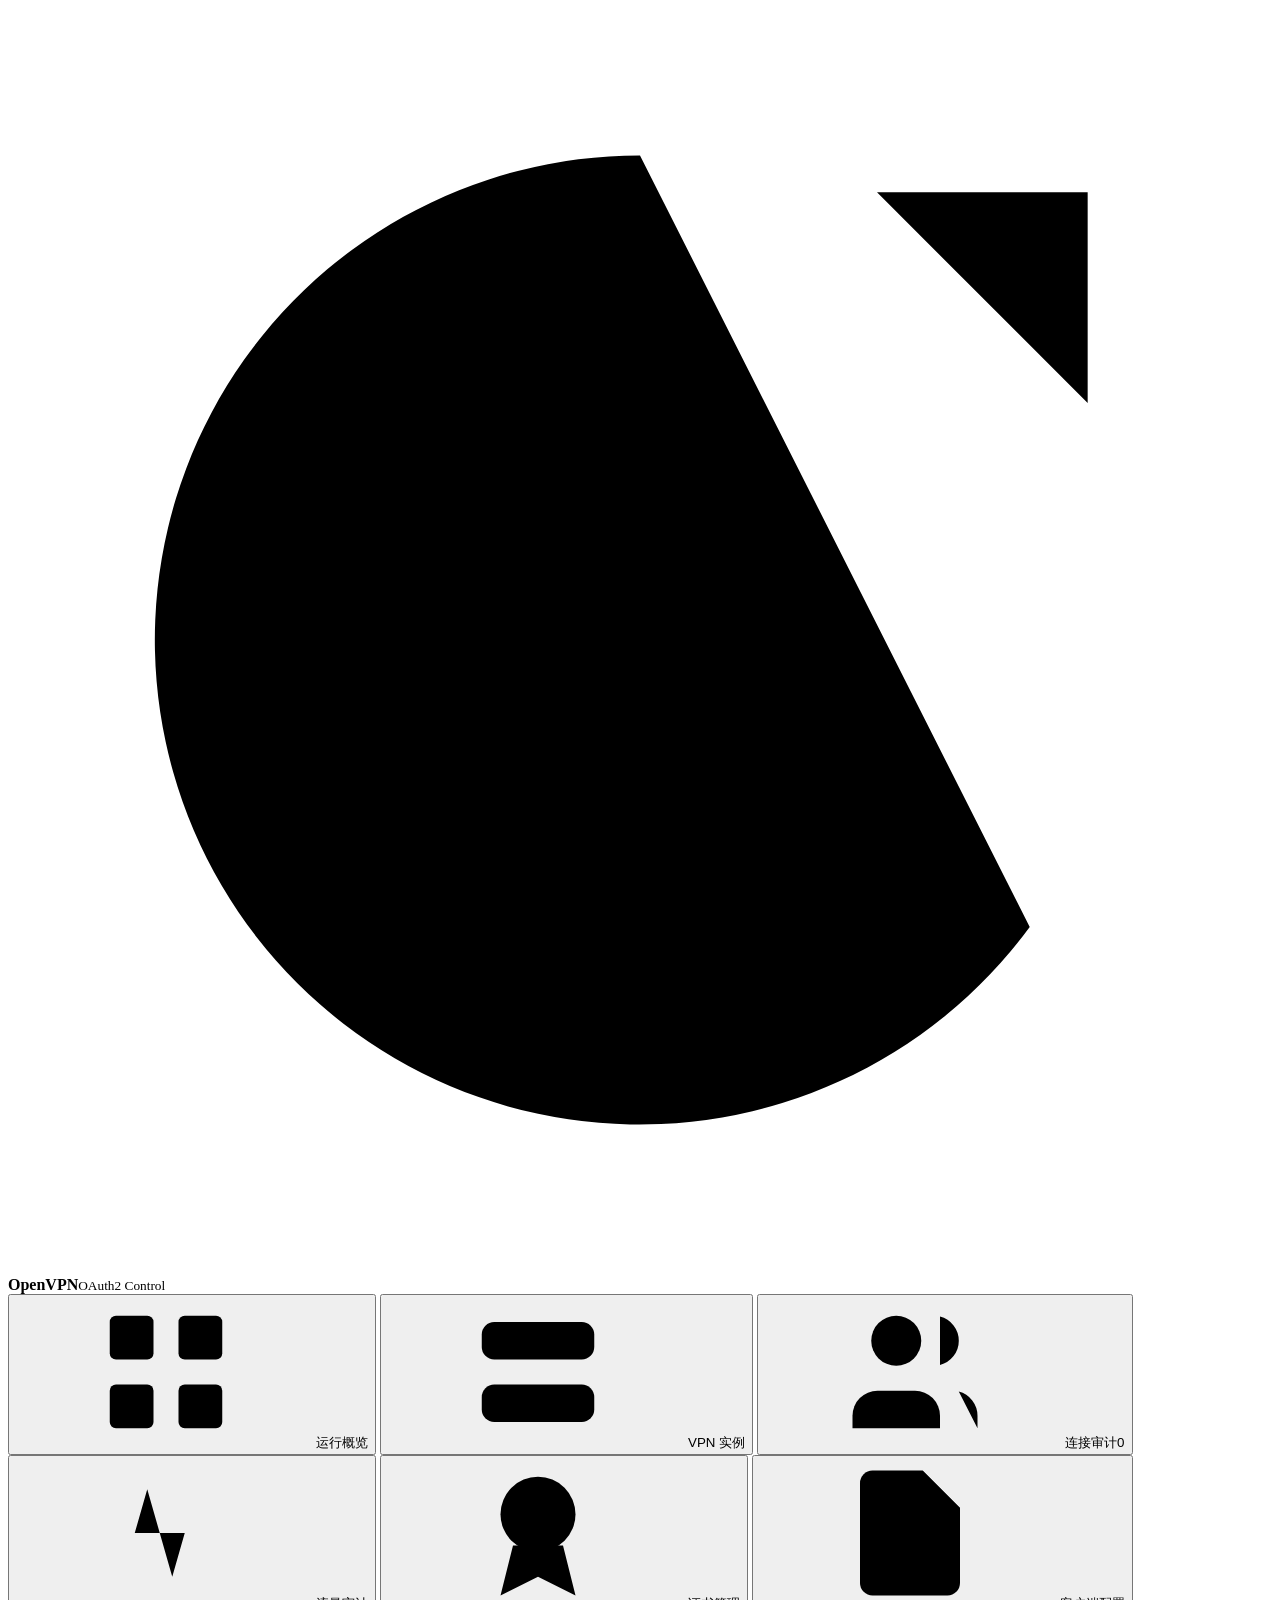
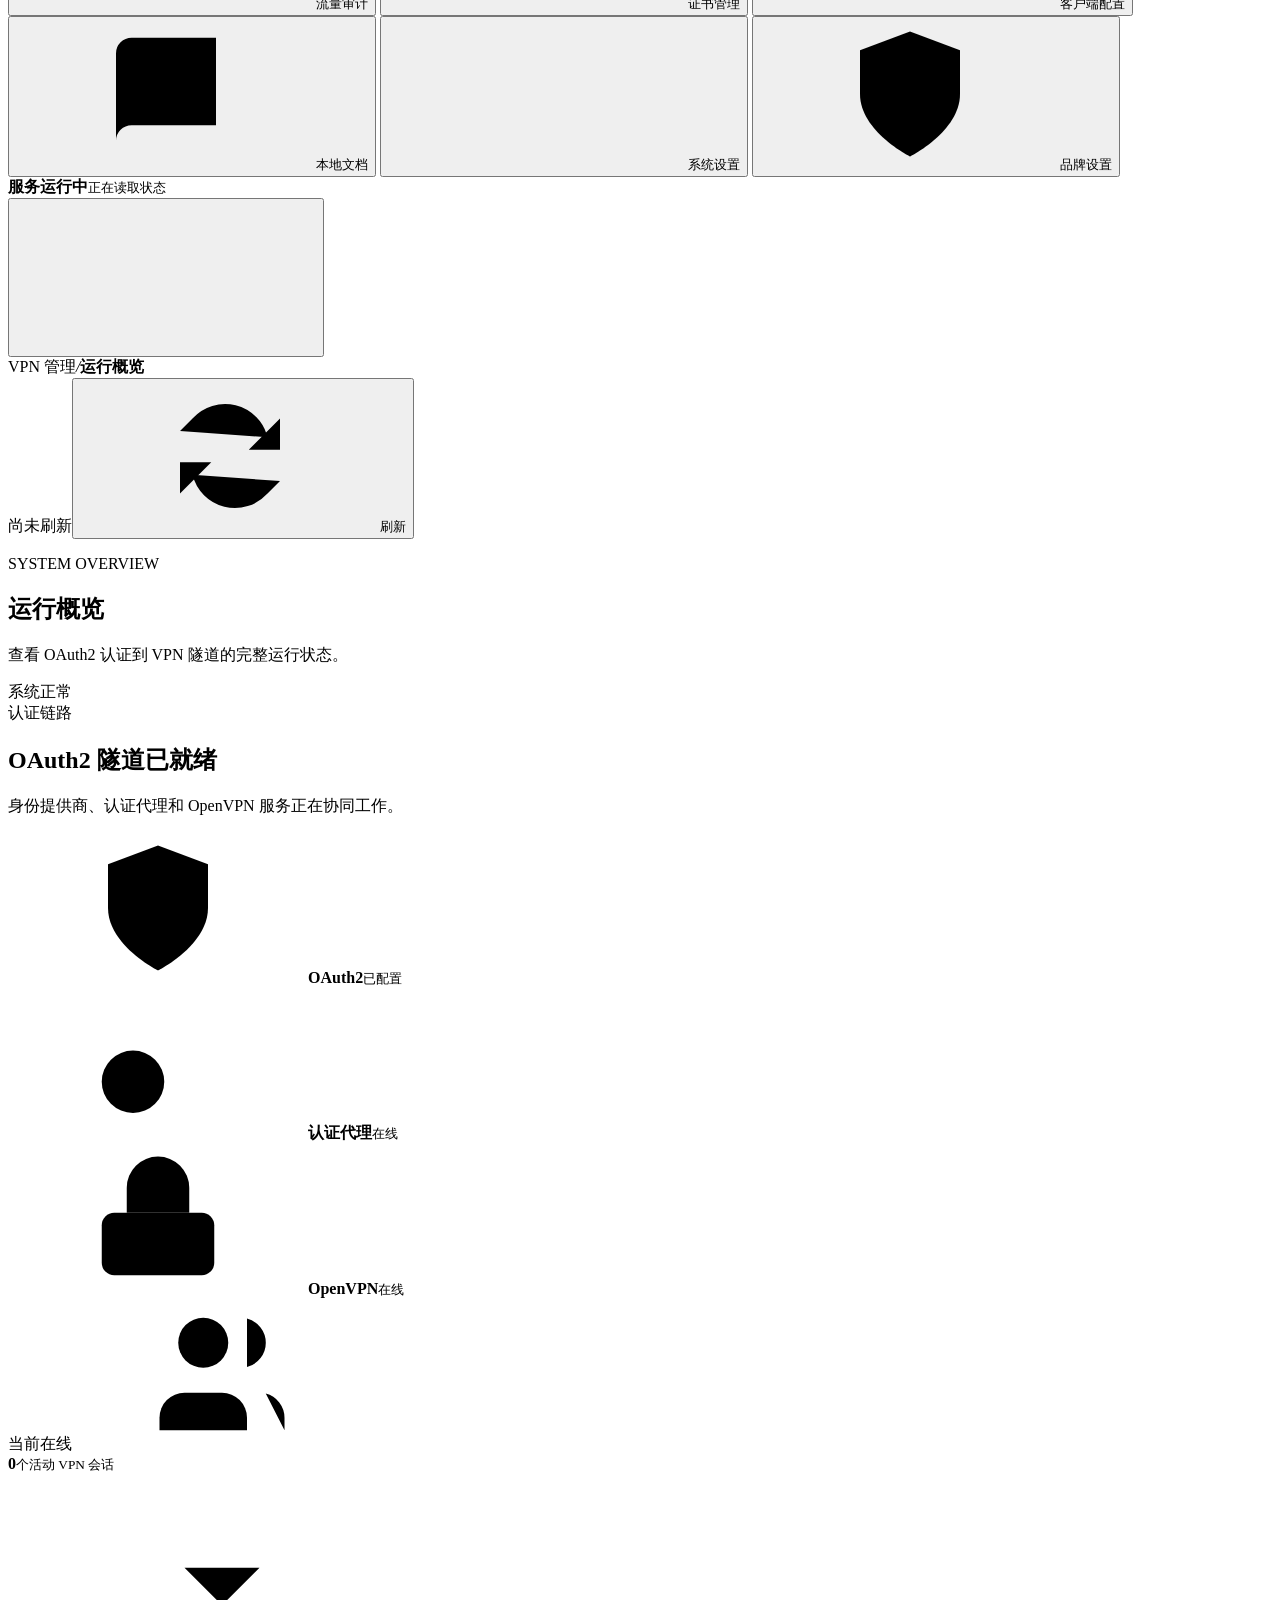
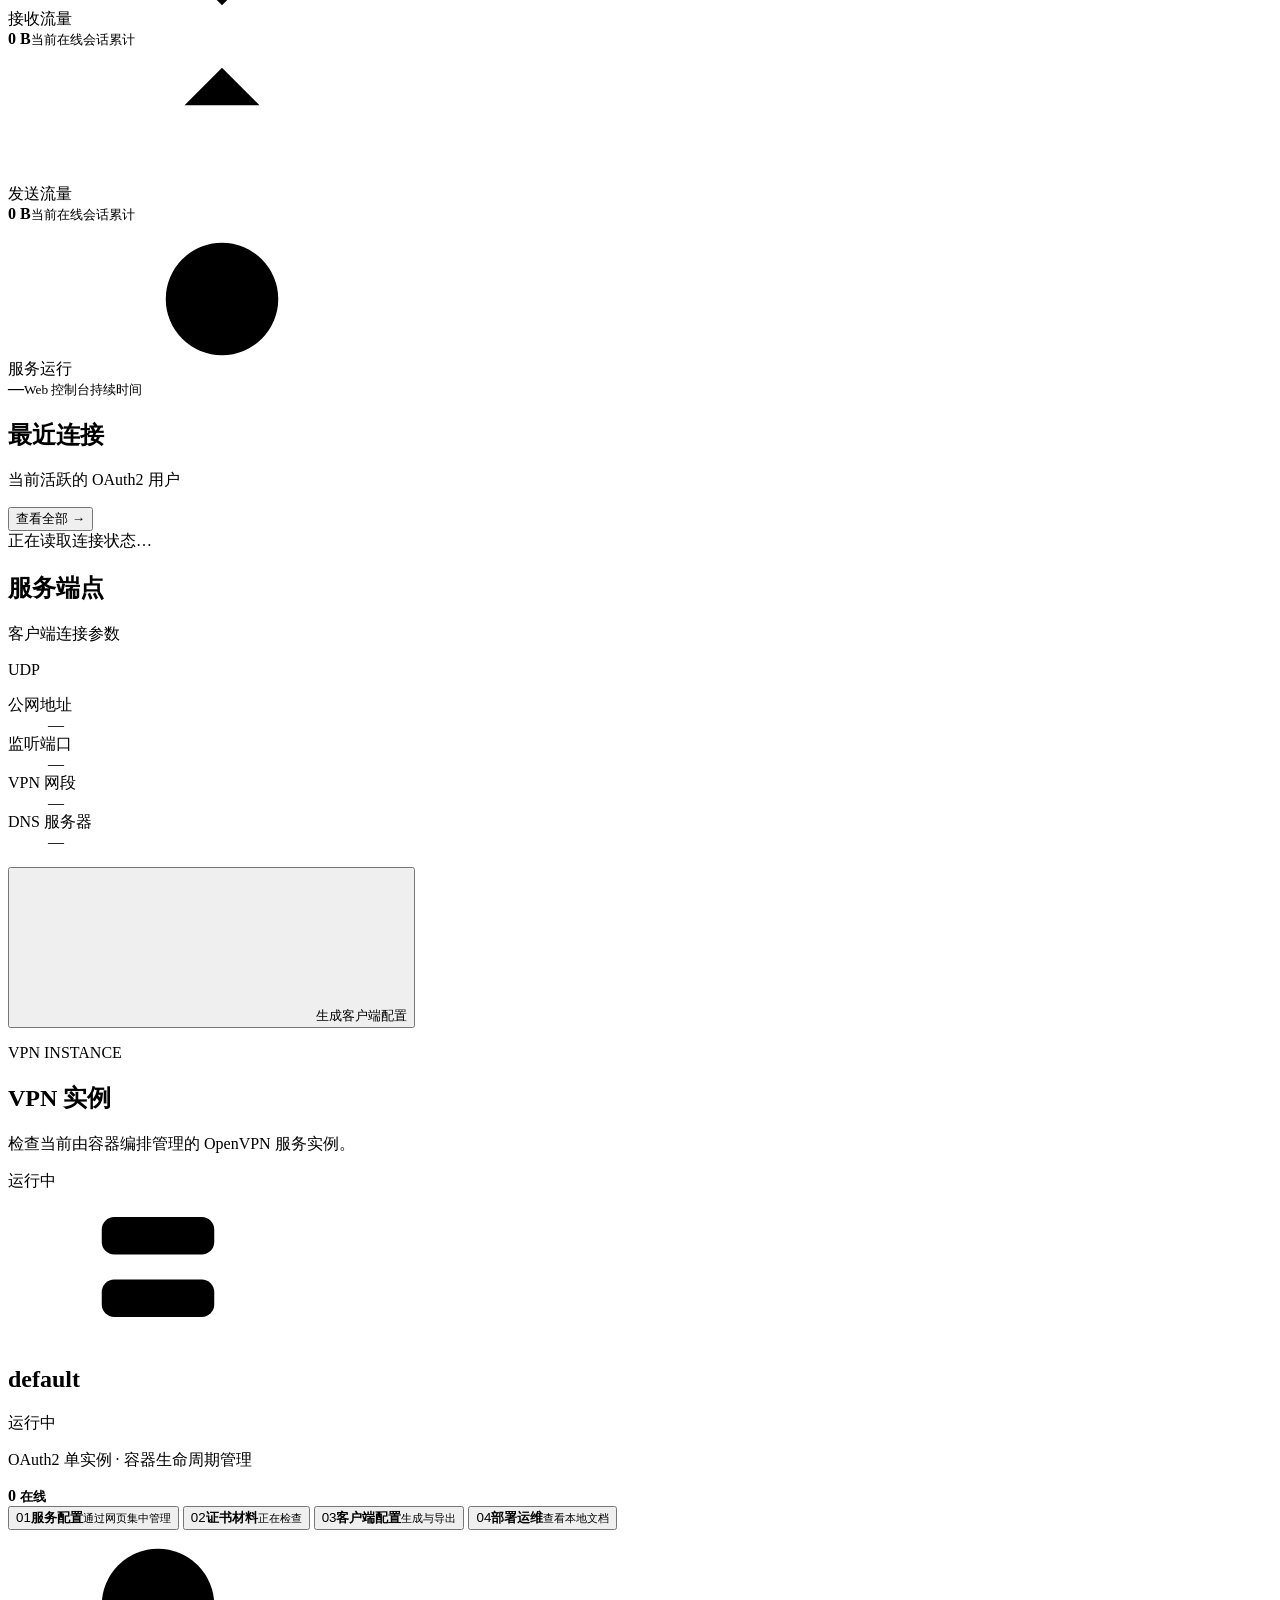
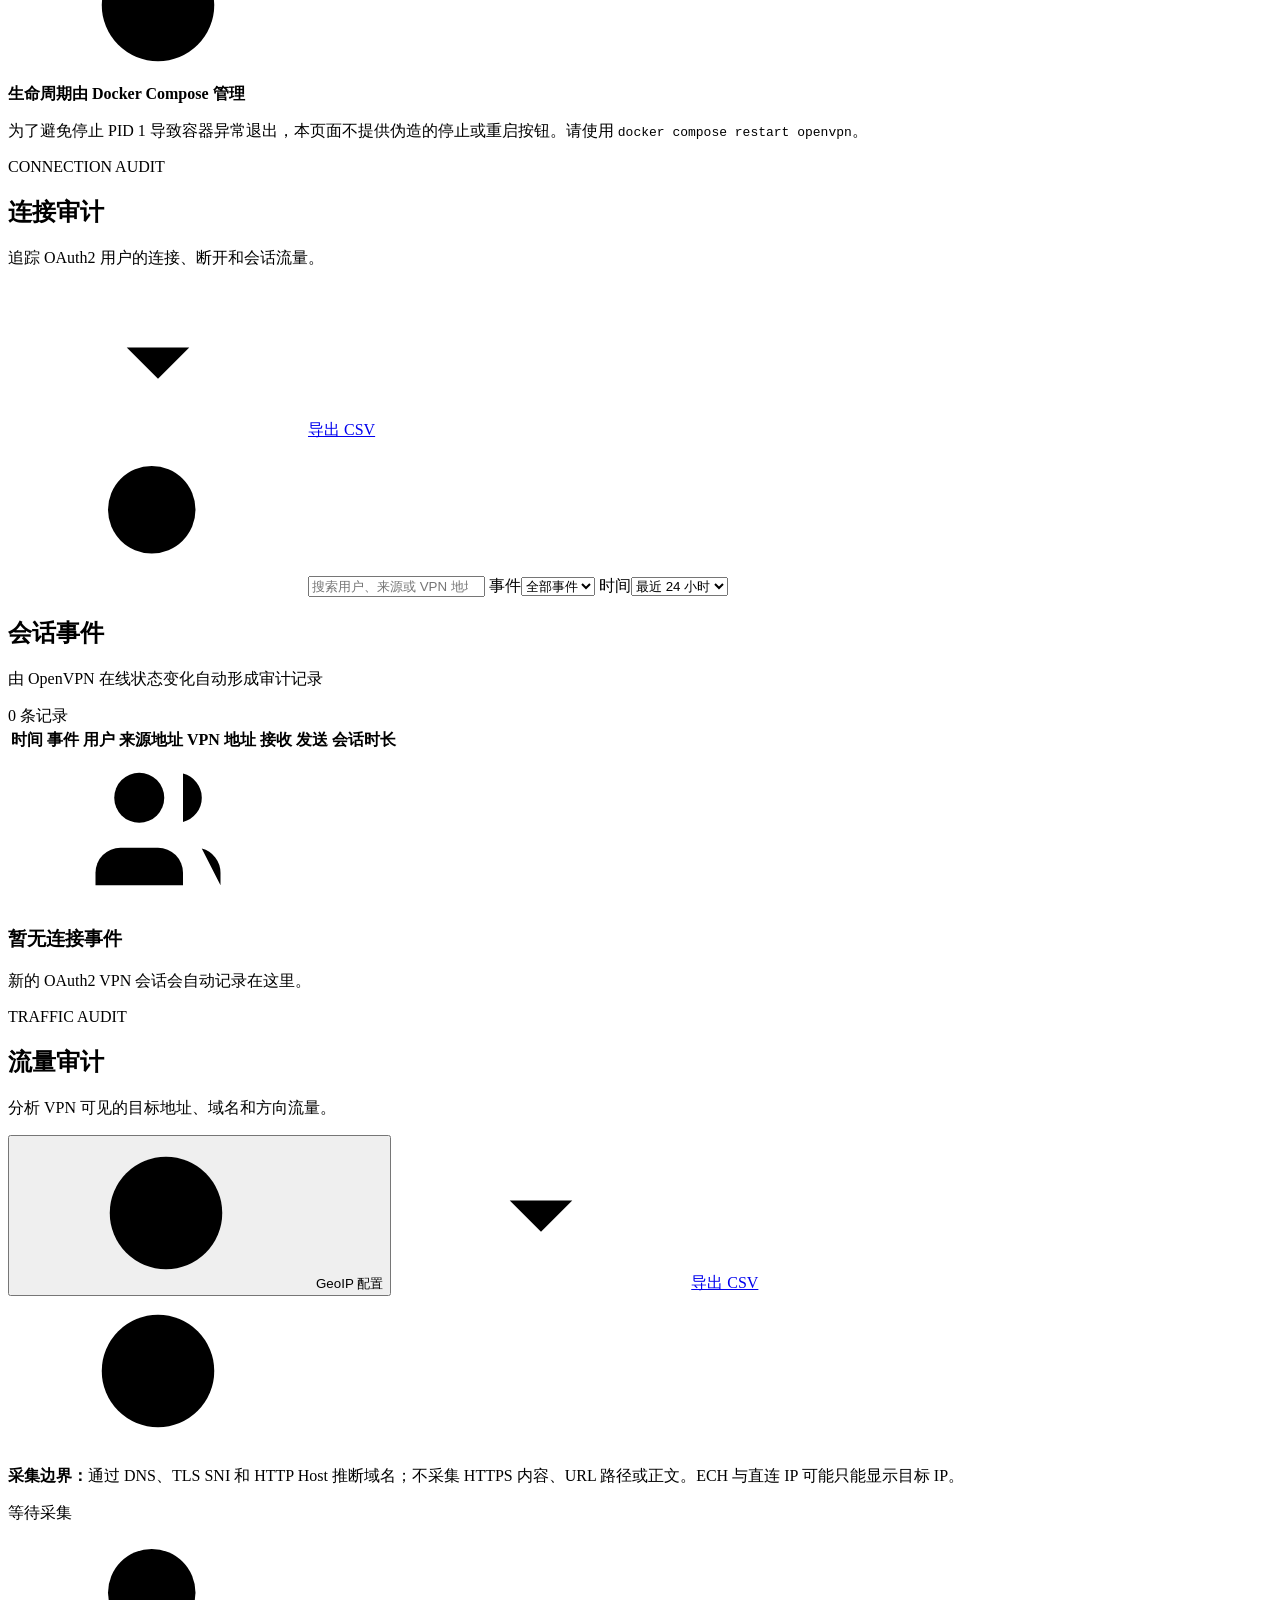
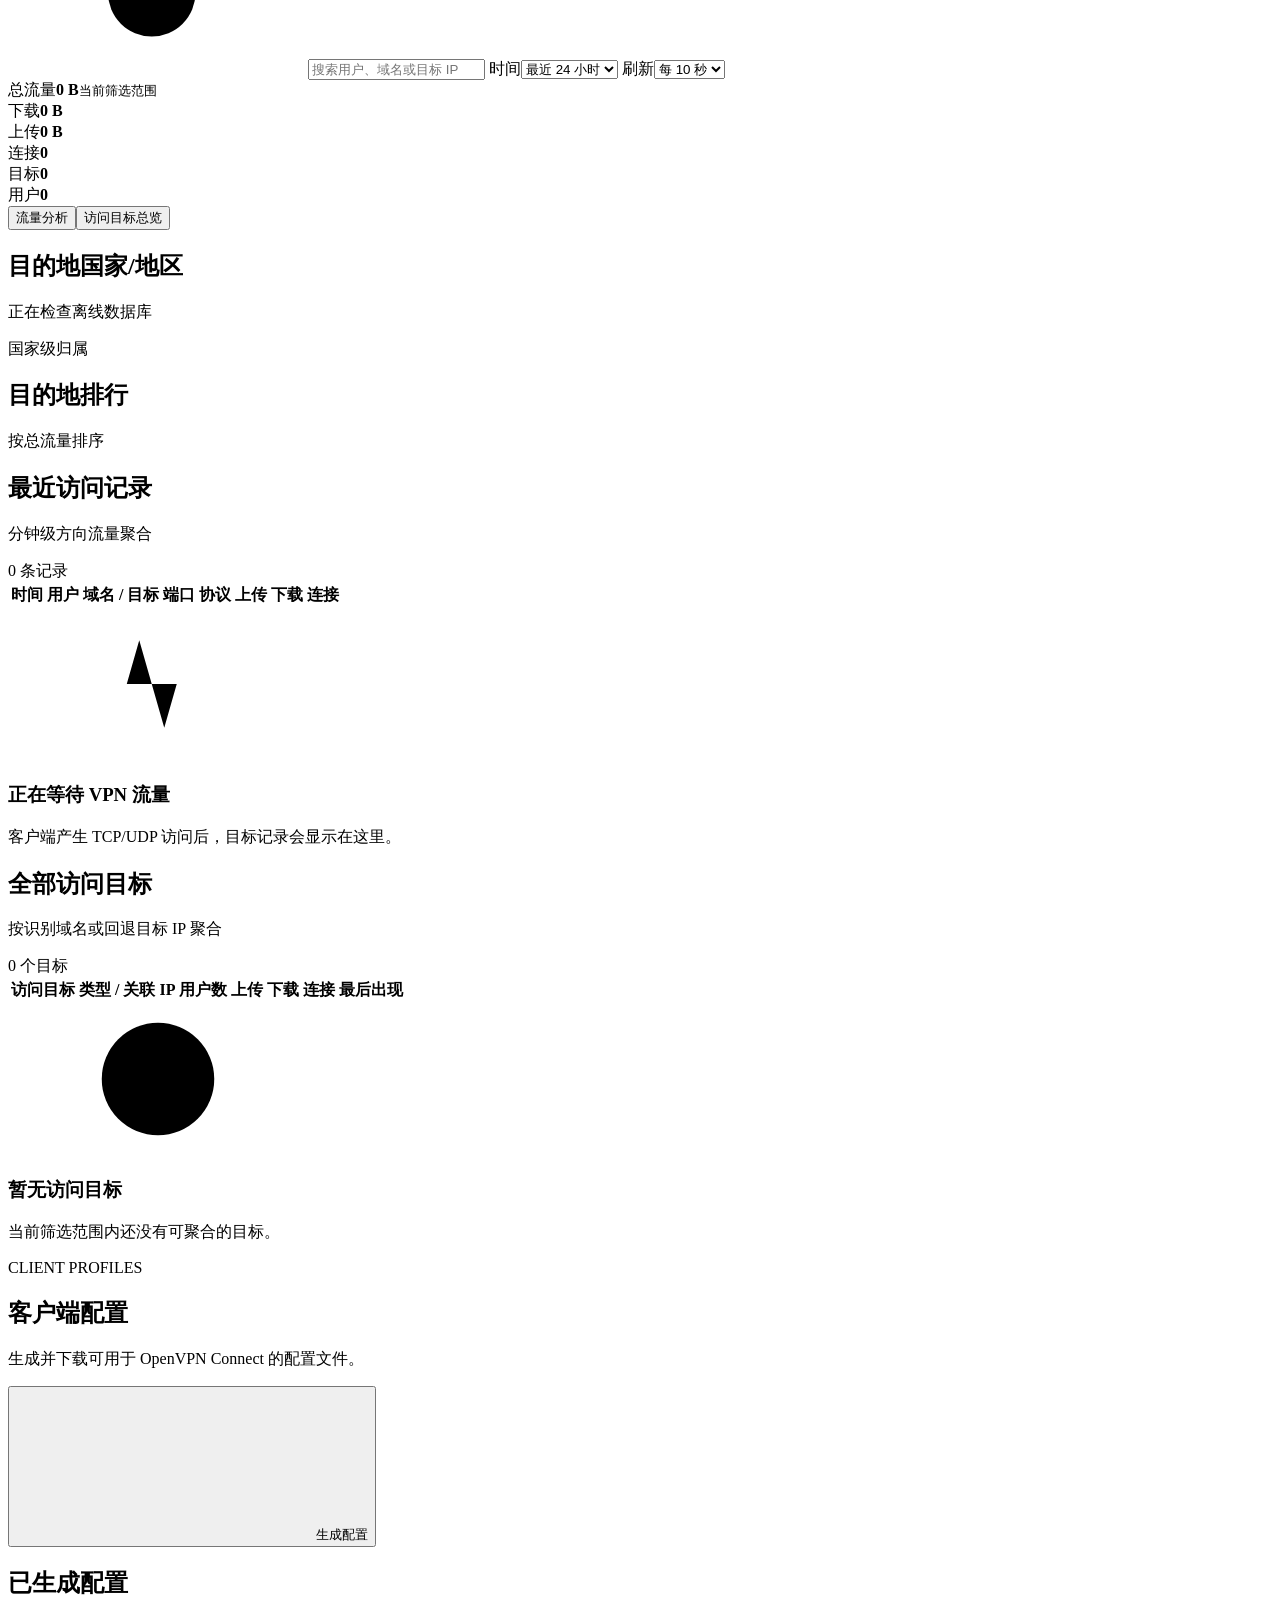
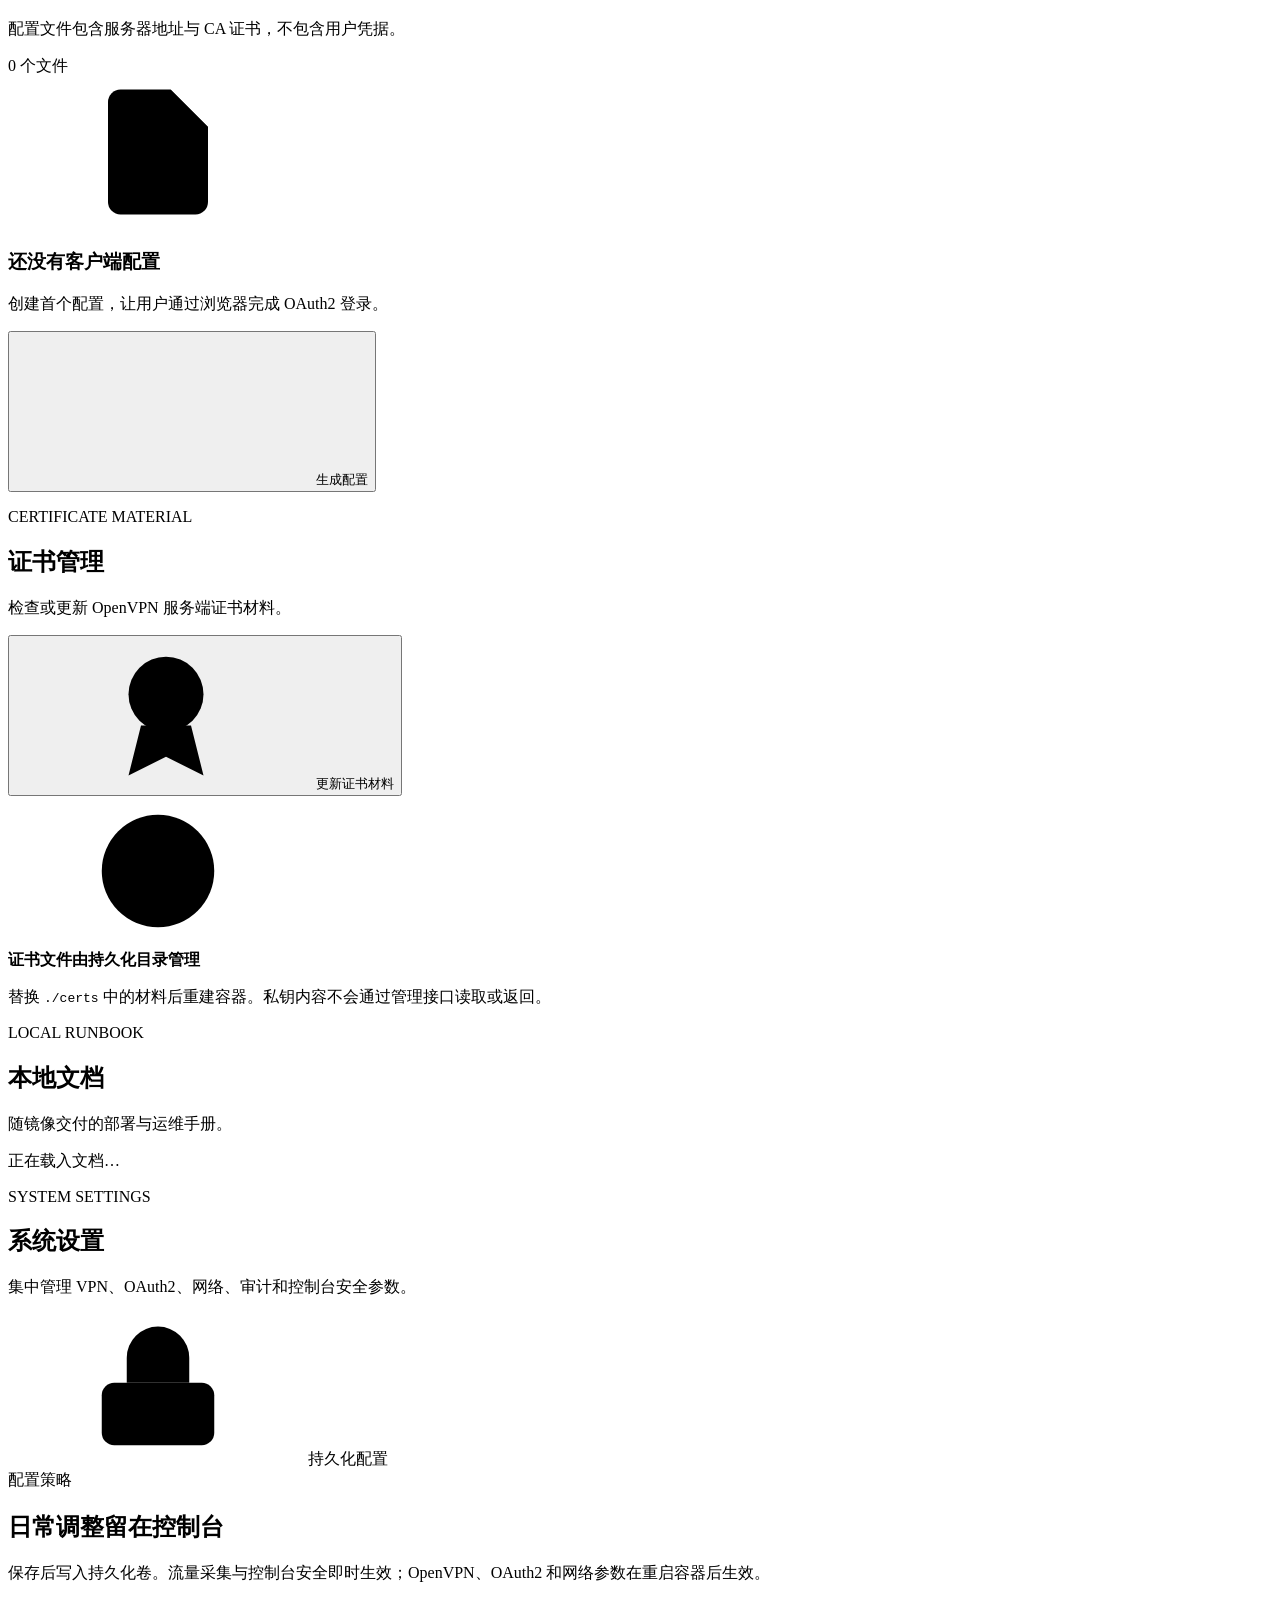
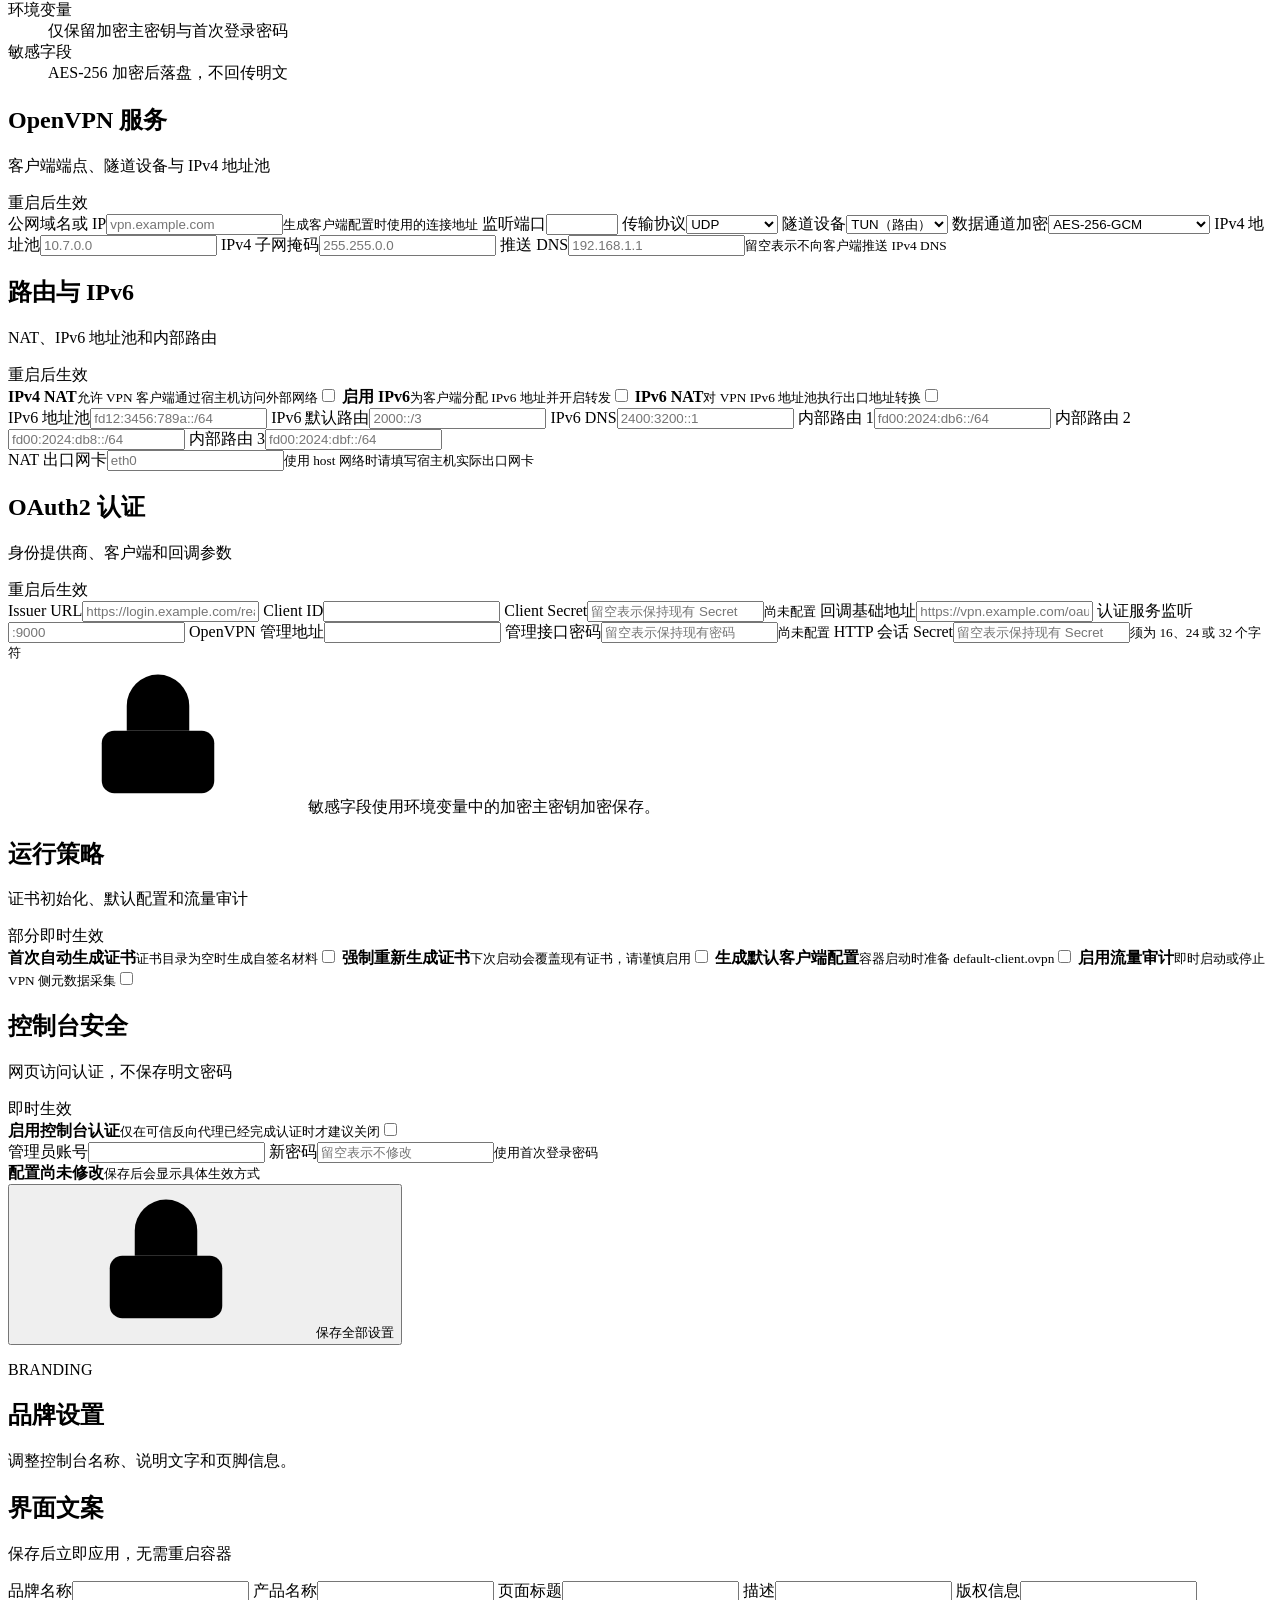
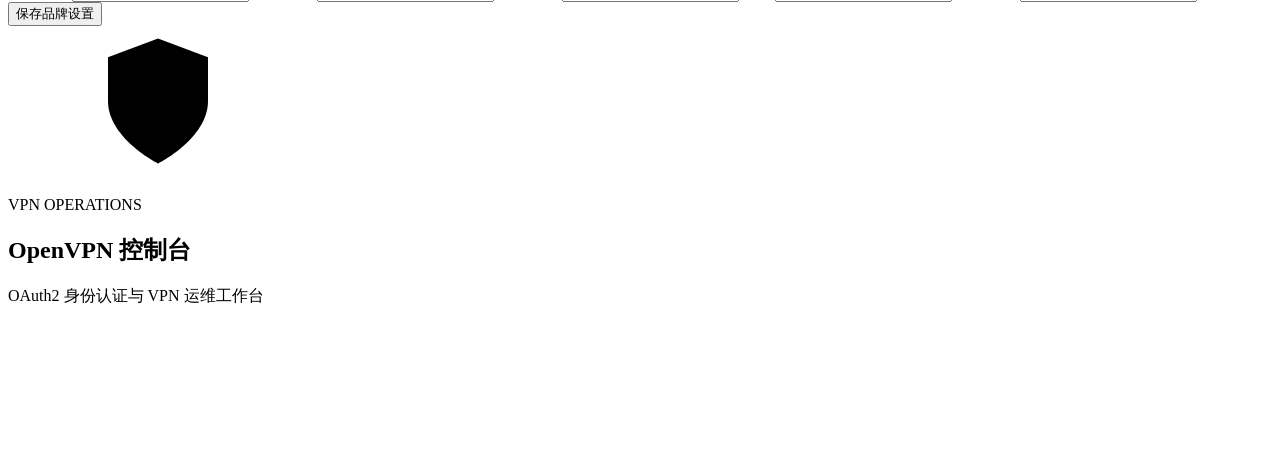
==== admin/static/index.html @ b8c4c9b4 "feat: 新增 OpenVPN Web 管理控制台" ====
<!doctype html>
<html lang="zh-CN">
  <head>
    <meta charset="UTF-8" />
    <meta name="viewport" content="width=device-width, initial-scale=1" />
    <meta name="color-scheme" content="light" />
    <title>OpenVPN 控制台</title>
    <link rel="stylesheet" href="/app.css" />
  </head>
  <body>
    <div class="app-shell">
      <aside class="sidebar" id="sidebar">
        <div class="brand">
          <span class="brand-mark" aria-hidden="true">
            <svg viewBox="0 0 24 24"><path d="M12 2.8a9.2 9.2 0 1 0 7.4 14.65M12 7a5 5 0 1 0 3.6 8.47"/><path d="M12 12 20.5 3.5M16.5 3.5h4v4"/></svg>
          </span>
          <span><strong>OpenVPN</strong><small>OAuth2 Control</small></span>
        </div>
        <nav class="nav" aria-label="主导航">
          <button class="nav-item active" data-view="overview"><svg><use href="#icon-grid"/></svg><span>运行概览</span></button>
          <button class="nav-item" data-view="instance"><svg><use href="#icon-server"/></svg><span>VPN 实例</span></button>
          <button class="nav-item" data-view="connections"><svg><use href="#icon-users"/></svg><span>连接审计</span><span class="nav-count" id="navConnectionCount">0</span></button>
          <button class="nav-item" data-view="traffic"><svg><use href="#icon-activity"/></svg><span>流量审计</span></button>
          <button class="nav-item" data-view="certificates"><svg><use href="#icon-certificate"/></svg><span>证书管理</span></button>
          <button class="nav-item" data-view="profiles"><svg><use href="#icon-file"/></svg><span>客户端配置</span></button>
          <button class="nav-item" data-view="docs"><svg><use href="#icon-book"/></svg><span>本地文档</span></button>
          <button class="nav-item" data-view="settings"><svg><use href="#icon-sliders"/></svg><span>系统设置</span></button>
          <button class="nav-item" data-view="branding"><svg><use href="#icon-shield"/></svg><span>品牌设置</span></button>
        </nav>
        <div class="sidebar-foot">
          <div class="service-mini"><span class="status-dot"></span><span><strong>服务运行中</strong><small id="sidebarUptime">正在读取状态</small></span></div>
        </div>
      </aside>

      <main class="main">
        <header class="topbar">
          <button class="icon-button menu-button" id="menuButton" aria-label="打开导航"><svg><use href="#icon-menu"/></svg></button>
          <div class="breadcrumbs"><span>VPN 管理</span><i>/</i><strong id="currentPage">运行概览</strong></div>
          <div class="top-actions"><span class="last-refresh" id="lastRefresh">尚未刷新</span><button class="button secondary compact" id="refreshButton"><svg><use href="#icon-refresh"/></svg>刷新</button></div>
        </header>

        <div class="content">
          <section class="view active" id="view-overview">
            <div class="page-heading">
              <div><p class="eyebrow">SYSTEM OVERVIEW</p><h1>运行概览</h1><p>查看 OAuth2 认证到 VPN 隧道的完整运行状态。</p></div>
              <span class="health-pill"><span></span>系统正常</span>
            </div>
            <div class="tunnel-card">
              <div class="tunnel-copy"><span class="section-kicker">认证链路</span><h2>OAuth2 隧道已就绪</h2><p id="tunnelDescription">身份提供商、认证代理和 OpenVPN 服务正在协同工作。</p></div>
              <div class="tunnel-path" aria-label="认证链路状态">
                <div class="tunnel-node"><span><svg><use href="#icon-shield"/></svg></span><strong>OAuth2</strong><small id="oauthNodeState">已配置</small></div>
                <div class="tunnel-line"><i></i></div>
                <div class="tunnel-node"><span><svg><use href="#icon-key"/></svg></span><strong>认证代理</strong><small>在线</small></div>
                <div class="tunnel-line"><i></i></div>
                <div class="tunnel-node"><span><svg><use href="#icon-lock"/></svg></span><strong>OpenVPN</strong><small>在线</small></div>
              </div>
            </div>
            <div class="metrics">
              <article class="metric primary-metric"><div class="metric-label"><span>当前在线</span><svg><use href="#icon-users"/></svg></div><strong id="metricConnections">0</strong><small>个活动 VPN 会话</small></article>
              <article class="metric"><div class="metric-label"><span>接收流量</span><svg><use href="#icon-down"/></svg></div><strong id="metricReceived">0 B</strong><small>当前在线会话累计</small></article>
              <article class="metric"><div class="metric-label"><span>发送流量</span><svg><use href="#icon-up"/></svg></div><strong id="metricSent">0 B</strong><small>当前在线会话累计</small></article>
              <article class="metric"><div class="metric-label"><span>服务运行</span><svg><use href="#icon-clock"/></svg></div><strong id="metricUptime">—</strong><small>Web 控制台持续时间</small></article>
            </div>
            <div class="overview-grid">
              <article class="panel connections-preview">
                <div class="panel-header"><div><h2>最近连接</h2><p>当前活跃的 OAuth2 用户</p></div><button class="text-button" data-go="connections">查看全部 <span>→</span></button></div>
                <div id="connectionPreview" class="connection-list loading-block">正在读取连接状态…</div>
              </article>
              <article class="panel server-panel">
                <div class="panel-header"><div><h2>服务端点</h2><p>客户端连接参数</p></div><span class="protocol-tag" id="protocolTag">UDP</span></div>
                <dl class="detail-list"><div><dt>公网地址</dt><dd id="serverHost">—</dd></div><div><dt>监听端口</dt><dd id="serverPort">—</dd></div><div><dt>VPN 网段</dt><dd id="serverNetwork">—</dd></div><div><dt>DNS 服务器</dt><dd id="serverDns">—</dd></div></dl>
                <button class="button primary full" data-go="profiles"><svg><use href="#icon-plus"/></svg>生成客户端配置</button>
              </article>
            </div>
          </section>

          <section class="view" id="view-instance">
            <div class="page-heading"><div><p class="eyebrow">VPN INSTANCE</p><h1>VPN 实例</h1><p>检查当前由容器编排管理的 OpenVPN 服务实例。</p></div><span class="health-pill"><span></span>运行中</span></div>
            <article class="panel instance-card">
              <div class="instance-lead"><span class="instance-mark"><svg><use href="#icon-server"/></svg></span><div><div class="instance-title"><h2>default</h2><span class="status-badge">运行中</span></div><p>OAuth2 单实例 · 容器生命周期管理</p></div><strong id="instanceOnline">0 <small>在线</small></strong></div>
              <div class="instance-facts" id="instanceFacts"></div>
              <div class="instance-workflow">
                <button class="workflow-step active" data-go="settings"><span>01</span><strong>服务配置</strong><small>通过网页集中管理</small></button>
                <button class="workflow-step" data-go="certificates"><span>02</span><strong>证书材料</strong><small id="instanceCertificateState">正在检查</small></button>
                <button class="workflow-step" data-go="profiles"><span>03</span><strong>客户端配置</strong><small>生成与导出</small></button>
                <button class="workflow-step" data-go="docs"><span>04</span><strong>部署运维</strong><small>查看本地文档</small></button>
              </div>
              <div class="orchestration-note"><svg><use href="#icon-info"/></svg><div><strong>生命周期由 Docker Compose 管理</strong><p>为了避免停止 PID 1 导致容器异常退出，本页面不提供伪造的停止或重启按钮。请使用 <code>docker compose restart openvpn</code>。</p></div></div>
            </article>
          </section>

          <section class="view" id="view-connections">
            <div class="page-heading"><div><p class="eyebrow">CONNECTION AUDIT</p><h1>连接审计</h1><p>追踪 OAuth2 用户的连接、断开和会话流量。</p></div><a class="button secondary" id="connectionExport" href="/api/audit/connections.csv"><svg><use href="#icon-download"/></svg>导出 CSV</a></div>
            <div class="filter-bar">
              <label class="search-field"><svg><use href="#icon-search"/></svg><input id="connectionSearch" type="search" placeholder="搜索用户、来源或 VPN 地址" /></label>
              <label class="select-field"><span>事件</span><select id="connectionEvent"><option value="">全部事件</option><option value="connect">连接</option><option value="disconnect">断开</option></select></label>
              <label class="select-field"><span>时间</span><select id="connectionRange"><option value="1h">最近 1 小时</option><option value="24h" selected>最近 24 小时</option><option value="7d">最近 7 天</option><option value="30d">最近 30 天</option></select></label>
            </div>
            <article class="panel table-panel">
              <div class="table-toolbar"><div><h2>会话事件</h2><p>由 OpenVPN 在线状态变化自动形成审计记录</p></div><span class="record-count" id="connectionCount">0 条记录</span></div>
              <div class="table-wrap">
                <table><thead><tr><th>时间</th><th>事件</th><th>用户</th><th>来源地址</th><th>VPN 地址</th><th>接收</th><th>发送</th><th>会话时长</th></tr></thead><tbody id="connectionsTable"></tbody></table>
                <div class="empty-state" id="connectionsEmpty"><span><svg><use href="#icon-users"/></svg></span><h3>暂无连接事件</h3><p>新的 OAuth2 VPN 会话会自动记录在这里。</p></div>
              </div>
            </article>
          </section>

          <section class="view" id="view-traffic">
            <div class="page-heading"><div><p class="eyebrow">TRAFFIC AUDIT</p><h1>流量审计</h1><p>分析 VPN 可见的目标地址、域名和方向流量。</p></div><div class="heading-actions"><button class="button secondary" id="openGeoDialog"><svg><use href="#icon-globe"/></svg>GeoIP 配置</button><a class="button secondary" id="trafficExport" href="/api/audit/traffic.csv"><svg><use href="#icon-download"/></svg>导出 CSV</a></div></div>
            <div class="boundary-note"><svg><use href="#icon-info"/></svg><p><strong>采集边界：</strong>通过 DNS、TLS SNI 和 HTTP Host 推断域名；不采集 HTTPS 内容、URL 路径或正文。ECH 与直连 IP 可能只能显示目标 IP。</p><span class="capture-badge waiting" id="captureBadge">等待采集</span></div>
            <div class="filter-bar traffic-filter">
              <label class="search-field"><svg><use href="#icon-search"/></svg><input id="trafficSearch" type="search" placeholder="搜索用户、域名或目标 IP" /></label>
              <label class="select-field"><span>时间</span><select id="trafficRange"><option value="1h">最近 1 小时</option><option value="6h">最近 6 小时</option><option value="24h" selected>最近 24 小时</option><option value="7d">最近 7 天</option><option value="30d">最近 30 天</option></select></label>
              <label class="select-field"><span>刷新</span><select id="trafficRefresh"><option value="0">手动</option><option value="10" selected>每 10 秒</option><option value="30">每 30 秒</option><option value="60">每分钟</option></select></label>
            </div>
            <div class="traffic-ledger">
              <div class="ledger-lead"><span>总流量</span><strong id="trafficTotal">0 B</strong><small>当前筛选范围</small></div>
              <div><span>下载</span><strong id="trafficDownload">0 B</strong></div><div><span>上传</span><strong id="trafficUpload">0 B</strong></div><div><span>连接</span><strong id="trafficConnections">0</strong></div><div><span>目标</span><strong id="trafficTargets">0</strong></div><div><span>用户</span><strong id="trafficUsers">0</strong></div>
            </div>
            <div class="local-tabs"><button class="active" data-traffic-tab="analysis">流量分析</button><button data-traffic-tab="targets">访问目标总览</button></div>
            <div class="traffic-tab active" id="traffic-analysis">
              <div class="analysis-grid">
                <article class="panel geo-panel"><div class="panel-header"><div><h2>目的地国家/地区</h2><p id="geoMessage">正在检查离线数据库</p></div><span class="record-count">国家级归属</span></div><div class="country-grid" id="countryGrid"></div></article>
                <article class="panel rank-panel"><div class="panel-header"><div><h2>目的地排行</h2><p>按总流量排序</p></div></div><div id="destinationRank" class="rank-list"></div></article>
              </div>
              <article class="panel table-panel audit-records"><div class="table-toolbar"><div><h2>最近访问记录</h2><p>分钟级方向流量聚合</p></div><span class="record-count" id="trafficRecordCount">0 条记录</span></div><div class="table-wrap"><table><thead><tr><th>时间</th><th>用户</th><th>域名 / 目标</th><th>端口</th><th>协议</th><th>上传</th><th>下载</th><th>连接</th></tr></thead><tbody id="trafficTable"></tbody></table><div class="empty-state" id="trafficEmpty"><span><svg><use href="#icon-activity"/></svg></span><h3>正在等待 VPN 流量</h3><p>客户端产生 TCP/UDP 访问后，目标记录会显示在这里。</p></div></div></article>
            </div>
            <div class="traffic-tab" id="traffic-targets">
              <article class="panel table-panel"><div class="table-toolbar"><div><h2>全部访问目标</h2><p>按识别域名或回退目标 IP 聚合</p></div><span class="record-count" id="targetCount">0 个目标</span></div><div class="table-wrap"><table><thead><tr><th>访问目标</th><th>类型 / 关联 IP</th><th>用户数</th><th>上传</th><th>下载</th><th>连接</th><th>最后出现</th></tr></thead><tbody id="targetsTable"></tbody></table><div class="empty-state" id="targetsEmpty"><span><svg><use href="#icon-globe"/></svg></span><h3>暂无访问目标</h3><p>当前筛选范围内还没有可聚合的目标。</p></div></div></article>
            </div>
          </section>

          <section class="view" id="view-profiles">
            <div class="page-heading"><div><p class="eyebrow">CLIENT PROFILES</p><h1>客户端配置</h1><p>生成并下载可用于 OpenVPN Connect 的配置文件。</p></div><button class="button primary" id="openProfileDialog"><svg><use href="#icon-plus"/></svg>生成配置</button></div>
            <article class="panel table-panel">
              <div class="table-toolbar"><div><h2>已生成配置</h2><p>配置文件包含服务器地址与 CA 证书，不包含用户凭据。</p></div><span class="record-count" id="profileCount">0 个文件</span></div>
              <div class="profile-grid" id="profileGrid"></div>
              <div class="empty-state" id="profilesEmpty"><span><svg><use href="#icon-file"/></svg></span><h3>还没有客户端配置</h3><p>创建首个配置，让用户通过浏览器完成 OAuth2 登录。</p><button class="button primary" data-open-profile><svg><use href="#icon-plus"/></svg>生成配置</button></div>
            </article>
          </section>

          <section class="view" id="view-certificates">
            <div class="page-heading"><div><p class="eyebrow">CERTIFICATE MATERIAL</p><h1>证书管理</h1><p>检查或更新 OpenVPN 服务端证书材料。</p></div><button class="button secondary" id="openCertificateDialog"><svg><use href="#icon-certificate"/></svg>更新证书材料</button></div>
            <div id="certificateList" class="certificate-list"></div>
            <div class="notice"><svg><use href="#icon-info"/></svg><div><strong>证书文件由持久化目录管理</strong><p>替换 <code>./certs</code> 中的材料后重建容器。私钥内容不会通过管理接口读取或返回。</p></div></div>
          </section>

          <section class="view" id="view-docs">
            <div class="page-heading"><div><p class="eyebrow">LOCAL RUNBOOK</p><h1>本地文档</h1><p>随镜像交付的部署与运维手册。</p></div></div>
            <article class="panel docs-shell"><aside id="docsToc" class="docs-toc"></aside><div id="docsContent" class="docs-content loading-block">正在载入文档…</div></article>
          </section>

          <section class="view" id="view-settings">
            <div class="page-heading">
              <div><p class="eyebrow">SYSTEM SETTINGS</p><h1>系统设置</h1><p>集中管理 VPN、OAuth2、网络、审计和控制台安全参数。</p></div>
              <span class="readonly-pill" id="settingsState"><svg><use href="#icon-lock"/></svg>持久化配置</span>
            </div>
            <div class="configuration-intro">
              <div><span class="section-kicker">配置策略</span><h2>日常调整留在控制台</h2><p>保存后写入持久化卷。流量采集与控制台安全即时生效；OpenVPN、OAuth2 和网络参数在重启容器后生效。</p></div>
              <dl><div><dt>环境变量</dt><dd>仅保留加密主密钥与首次登录密码</dd></div><div><dt>敏感字段</dt><dd>AES-256 加密后落盘，不回传明文</dd></div></dl>
            </div>
            <form id="systemSettingsForm" class="configuration-form">
              <article class="panel configuration-panel">
                <div class="panel-header"><div><h2>OpenVPN 服务</h2><p>客户端端点、隧道设备与 IPv4 地址池</p></div><span class="apply-badge restart">重启后生效</span></div>
                <div class="form-grid">
                  <label class="field field-wide"><span>公网域名或 IP</span><input name="server.remoteHost" maxlength="253" placeholder="vpn.example.com" /><small>生成客户端配置时使用的连接地址</small></label>
                  <label class="field"><span>监听端口</span><input name="server.port" type="number" min="1" max="65535" required /></label>
                  <label class="field"><span>传输协议</span><select name="server.protocol"><option value="udp">UDP</option><option value="tcp-server">TCP Server</option></select></label>
                  <label class="field"><span>隧道设备</span><select name="server.device"><option value="tun">TUN（路由）</option><option value="tap">TAP（桥接）</option></select></label>
                  <label class="field"><span>数据通道加密</span><select name="server.cipher"><option value="AES-256-GCM">AES-256-GCM</option><option value="AES-128-GCM">AES-128-GCM</option><option value="CHACHA20-POLY1305">CHACHA20-POLY1305</option></select></label>
                  <label class="field"><span>IPv4 地址池</span><input name="server.network" placeholder="10.7.0.0" required /></label>
                  <label class="field"><span>IPv4 子网掩码</span><input name="server.netmask" placeholder="255.255.0.0" required /></label>
                  <label class="field field-wide"><span>推送 DNS</span><input name="server.dns" placeholder="192.168.1.1" /><small>留空表示不向客户端推送 IPv4 DNS</small></label>
                </div>
              </article>

              <article class="panel configuration-panel">
                <div class="panel-header"><div><h2>路由与 IPv6</h2><p>NAT、IPv6 地址池和内部路由</p></div><span class="apply-badge restart">重启后生效</span></div>
                <div class="switch-list">
                  <label class="switch-row"><span><strong>IPv4 NAT</strong><small>允许 VPN 客户端通过宿主机访问外部网络</small></span><input type="checkbox" name="networking.ipv4Nat" /><i></i></label>
                  <label class="switch-row"><span><strong>启用 IPv6</strong><small>为客户端分配 IPv6 地址并开启转发</small></span><input type="checkbox" name="networking.ipv6Enabled" id="ipv6Enabled" /><i></i></label>
                  <label class="switch-row"><span><strong>IPv6 NAT</strong><small>对 VPN IPv6 地址池执行出口地址转换</small></span><input type="checkbox" name="networking.ipv6Nat" /><i></i></label>
                </div>
                <div class="form-grid conditional-fields" id="ipv6Fields">
                  <label class="field"><span>IPv6 地址池</span><input name="networking.ipv6Network" placeholder="fd12:3456:789a::/64" /></label>
                  <label class="field"><span>IPv6 默认路由</span><input name="networking.ipv6Route" placeholder="2000::/3" /></label>
                  <label class="field field-wide"><span>IPv6 DNS</span><input name="networking.ipv6Dns" placeholder="2400:3200::1" /></label>
                  <label class="field"><span>内部路由 1</span><input name="networking.ipv6InternalRoutes.0" placeholder="fd00:2024:db6::/64" /></label>
                  <label class="field"><span>内部路由 2</span><input name="networking.ipv6InternalRoutes.1" placeholder="fd00:2024:db8::/64" /></label>
                  <label class="field field-wide"><span>内部路由 3</span><input name="networking.ipv6InternalRoutes.2" placeholder="fd00:2024:dbf::/64" /></label>
                </div>
                <div class="form-grid route-interface-field">
                  <label class="field field-wide"><span>NAT 出口网卡</span><input name="networking.outboundInterface" placeholder="eth0" required /><small>使用 host 网络时请填写宿主机实际出口网卡</small></label>
                </div>
              </article>

              <article class="panel configuration-panel">
                <div class="panel-header"><div><h2>OAuth2 认证</h2><p>身份提供商、客户端和回调参数</p></div><span class="apply-badge restart">重启后生效</span></div>
                <div class="form-grid">
                  <label class="field field-wide"><span>Issuer URL</span><input name="oauth2.issuer" type="url" placeholder="https://login.example.com/realms/vpn" /></label>
                  <label class="field field-wide"><span>Client ID</span><input name="oauth2.clientId" autocomplete="off" /></label>
                  <label class="field field-wide"><span>Client Secret</span><input name="secrets.clientSecret" type="password" autocomplete="new-password" placeholder="留空表示保持现有 Secret" /><small id="clientSecretState">尚未配置</small></label>
                  <label class="field field-wide"><span>回调基础地址</span><input name="oauth2.baseUrl" type="url" placeholder="https://vpn.example.com/oauth2/callback" /></label>
                  <label class="field"><span>认证服务监听</span><input name="oauth2.httpListen" placeholder=":9000" required /></label>
                  <label class="field"><span>OpenVPN 管理地址</span><input name="oauth2.openvpnAddress" required /></label>
                  <label class="field"><span>管理接口密码</span><input name="secrets.managementPassword" type="password" minlength="8" autocomplete="new-password" placeholder="留空表示保持现有密码" /><small id="managementPasswordState">尚未配置</small></label>
                  <label class="field"><span>HTTP 会话 Secret</span><input name="secrets.httpSecret" type="password" autocomplete="new-password" minlength="16" maxlength="32" placeholder="留空表示保持现有 Secret" /><small id="httpSecretState">须为 16、24 或 32 个字符</small></label>
                  <div class="encryption-note field-wide" id="encryptionNote"><svg><use href="#icon-lock"/></svg><span>敏感字段使用环境变量中的加密主密钥加密保存。</span></div>
                </div>
              </article>

              <article class="panel configuration-panel">
                <div class="panel-header"><div><h2>运行策略</h2><p>证书初始化、默认配置和流量审计</p></div><span class="apply-badge live">部分即时生效</span></div>
                <div class="switch-list">
                  <label class="switch-row"><span><strong>首次自动生成证书</strong><small>证书目录为空时生成自签名材料</small></span><input type="checkbox" name="certificates.generate" /><i></i></label>
                  <label class="switch-row"><span><strong>强制重新生成证书</strong><small>下次启动会覆盖现有证书，请谨慎启用</small></span><input type="checkbox" name="certificates.forceRegenerate" /><i></i></label>
                  <label class="switch-row"><span><strong>生成默认客户端配置</strong><small>容器启动时准备 default-client.ovpn</small></span><input type="checkbox" name="certificates.generateDefaultProfile" /><i></i></label>
                  <label class="switch-row"><span><strong>启用流量审计</strong><small>即时启动或停止 VPN 侧元数据采集</small></span><input type="checkbox" name="audit.trafficEnabled" /><i></i></label>
                </div>
              </article>

              <article class="panel configuration-panel">
                <div class="panel-header"><div><h2>控制台安全</h2><p>网页访问认证，不保存明文密码</p></div><span class="apply-badge live">即时生效</span></div>
                <div class="switch-list single-switch">
                  <label class="switch-row"><span><strong>启用控制台认证</strong><small>仅在可信反向代理已经完成认证时才建议关闭</small></span><input type="checkbox" name="console.authEnabled" /><i></i></label>
                </div>
                <div class="form-grid">
                  <label class="field"><span>管理员账号</span><input name="console.username" minlength="3" maxlength="64" required /></label>
                  <label class="field"><span>新密码</span><input name="console.password" type="password" minlength="10" autocomplete="new-password" placeholder="留空表示不修改" /><small id="consolePasswordState">使用首次登录密码</small></label>
                </div>
              </article>

              <div class="settings-savebar">
                <div><strong id="settingsSaveTitle">配置尚未修改</strong><small id="settingsSaveHint">保存后会显示具体生效方式</small></div>
                <button class="button primary" id="saveSystemSettings"><svg><use href="#icon-lock"/></svg>保存全部设置</button>
              </div>
              <p class="form-error" id="settingsError" role="alert"></p>
            </form>
          </section>

          <section class="view" id="view-branding">
            <div class="page-heading"><div><p class="eyebrow">BRANDING</p><h1>品牌设置</h1><p>调整控制台名称、说明文字和页脚信息。</p></div></div>
            <div class="branding-grid">
              <form class="panel branding-form" id="brandingForm">
                <div class="panel-header"><div><h2>界面文案</h2><p>保存后立即应用，无需重启容器</p></div></div>
                <div class="form-grid">
                  <label class="field"><span>品牌名称</span><input name="brandName" maxlength="48" required /></label>
                  <label class="field"><span>产品名称</span><input name="productName" maxlength="48" /></label>
                  <label class="field field-wide"><span>页面标题</span><input name="title" maxlength="80" required /></label>
                  <label class="field field-wide"><span>描述</span><input name="description" maxlength="160" /></label>
                  <label class="field field-wide"><span>版权信息</span><input name="copyright" maxlength="160" /></label>
                </div>
                <div class="panel-actions"><button class="button primary" id="saveBranding"><span>保存品牌设置</span></button></div>
              </form>
              <article class="brand-preview" id="brandPreview"><span class="brand-preview-mark"><svg><use href="#icon-shield"/></svg></span><p>VPN OPERATIONS</p><h2>OpenVPN 控制台</h2><span>OAuth2 身份认证与 VPN 运维工作台</span><small></small></article>
            </div>
          </section>
        </div>
      </main>
    </div>

    <dialog id="profileDialog">
      <form method="dialog" class="dialog-card" id="profileForm">
        <div class="dialog-header"><div><span class="dialog-icon"><svg><use href="#icon-file"/></svg></span><div><h2>生成客户端配置</h2><p>创建一个可下载的 OpenVPN 配置文件。</p></div></div><button class="icon-button" value="cancel" aria-label="关闭"><svg><use href="#icon-x"/></svg></button></div>
        <div class="dialog-body">
          <label class="field"><span>配置名称</span><input id="profileName" name="name" maxlength="64" pattern="[A-Za-z0-9][A-Za-z0-9._-]{0,63}" placeholder="例如：macbook-alice" required /><small>仅支持字母、数字、点、短横线和下划线</small></label>
          <label class="field"><span>VPN 服务器地址</span><input id="profileHost" name="remoteHost" maxlength="253" placeholder="vpn.example.com" required /><small>客户端将通过该域名或 IP 连接</small></label>
          <p class="form-error" id="profileError" role="alert"></p>
        </div>
        <div class="dialog-actions"><button class="button secondary" value="cancel">取消</button><button class="button primary" id="createProfileButton" value="default"><span>生成配置</span></button></div>
      </form>
    </dialog>
    <dialog id="geoDialog">
      <form method="dialog" class="dialog-card" id="geoForm">
        <div class="dialog-header"><div><span class="dialog-icon"><svg><use href="#icon-globe"/></svg></span><div><h2>GeoIP 与数据保留</h2><p>配置国家数据库来源、更新频率和审计保留期。</p></div></div><button class="icon-button" value="cancel" aria-label="关闭 GeoIP 配置"><svg><use href="#icon-x"/></svg></button></div>
        <div class="dialog-body form-grid">
          <label class="field field-wide"><span>GitHub 仓库</span><input name="repository" pattern="[A-Za-z0-9_.-]+/[A-Za-z0-9_.-]+" placeholder="Loyalsoldier/geoip" required /></label>
          <label class="field"><span>Ref / 分支</span><input name="ref" pattern="[A-Za-z0-9_.-]+" required /></label>
          <label class="field"><span>数据库文件</span><input name="file" pattern="[A-Za-z0-9_.-]+" required /></label>
          <label class="field"><span>更新频率（小时）</span><input name="updateIntervalHours" type="number" min="0" max="8760" required /><small>0 表示关闭定时更新</small></label>
          <label class="field"><span>访问记录保留（天）</span><input name="retentionDays" type="number" min="1" max="3650" required /></label>
          <p class="form-error field-wide" id="geoError" role="alert"></p>
        </div>
        <div class="dialog-actions"><button class="button secondary" value="cancel">取消</button><button class="button primary" id="saveGeoButton" value="default"><span>保存并应用</span></button></div>
      </form>
    </dialog>
    <dialog id="certificateDialog">
      <form method="dialog" class="dialog-card" id="certificateForm">
        <div class="dialog-header"><div><span class="dialog-icon"><svg><use href="#icon-certificate"/></svg></span><div><h2>更新证书材料</h2><p>仅替换所选择的文件，保存前会执行 OpenSSL 校验。</p></div></div><button class="icon-button" value="cancel" aria-label="关闭证书更新"><svg><use href="#icon-x"/></svg></button></div>
        <div class="dialog-body">
          <label class="file-field"><span>CA 证书</span><input name="ca" type="file" accept=".crt,.pem,application/x-pem-file" /><small>ca.crt</small></label>
          <label class="file-field"><span>服务端证书</span><input name="certificate" type="file" accept=".crt,.pem,application/x-pem-file" /><small>server.crt</small></label>
          <label class="file-field"><span>服务端私钥</span><input name="privateKey" type="file" accept=".key,.pem,application/x-pem-file" /><small>server.key · 私钥不会返回浏览器</small></label>
          <label class="file-field"><span>DH 参数</span><input name="dh" type="file" accept=".pem,application/x-pem-file" /><small>dh.pem</small></label>
          <p class="form-error" id="certificateError" role="alert"></p>
        </div>
        <div class="dialog-actions"><button class="button secondary" value="cancel">取消</button><button class="button primary" id="saveCertificateButton" value="default"><span>校验并保存</span></button></div>
      </form>
    </dialog>
    <div class="toast" id="toast" role="status"></div><div class="sidebar-backdrop" id="sidebarBackdrop"></div>

    <svg class="svg-sprite" aria-hidden="true">
      <symbol id="icon-grid" viewBox="0 0 24 24"><rect x="3" y="3" width="7" height="7" rx="1"/><rect x="14" y="3" width="7" height="7" rx="1"/><rect x="3" y="14" width="7" height="7" rx="1"/><rect x="14" y="14" width="7" height="7" rx="1"/></symbol>
      <symbol id="icon-users" viewBox="0 0 24 24"><path d="M16 21v-2a4 4 0 0 0-4-4H6a4 4 0 0 0-4 4v2"/><circle cx="9" cy="7" r="4"/><path d="M22 21v-2a4 4 0 0 0-3-3.87M16 3.13a4 4 0 0 1 0 7.75"/></symbol>
      <symbol id="icon-file" viewBox="0 0 24 24"><path d="M14 2H6a2 2 0 0 0-2 2v16a2 2 0 0 0 2 2h12a2 2 0 0 0 2-2V8z"/><path d="M14 2v6h6M8 13h8M8 17h5"/></symbol>
      <symbol id="icon-sliders" viewBox="0 0 24 24"><path d="M4 21v-7M4 10V3M12 21v-9M12 8V3M20 21v-5M20 12V3M1 14h6M9 8h6M17 16h6"/></symbol>
      <symbol id="icon-menu" viewBox="0 0 24 24"><path d="M4 6h16M4 12h16M4 18h16"/></symbol>
      <symbol id="icon-refresh" viewBox="0 0 24 24"><path d="M20 6v5h-5M4 18v-5h5"/><path d="M18 9a7 7 0 0 0-12-3L4 8m2 7a7 7 0 0 0 12 3l2-2"/></symbol>
      <symbol id="icon-shield" viewBox="0 0 24 24"><path d="M12 22s8-4 8-10V5l-8-3-8 3v7c0 6 8 10 8 10z"/><path d="m9 12 2 2 4-4"/></symbol>
      <symbol id="icon-key" viewBox="0 0 24 24"><circle cx="8" cy="15" r="5"/><path d="m12 11 8-8M18 5l2 2M15 8l2 2"/></symbol>
      <symbol id="icon-lock" viewBox="0 0 24 24"><rect x="3" y="11" width="18" height="10" rx="2"/><path d="M7 11V7a5 5 0 0 1 10 0v4"/></symbol>
      <symbol id="icon-down" viewBox="0 0 24 24"><path d="M12 3v18M18 15l-6 6-6-6"/></symbol>
      <symbol id="icon-up" viewBox="0 0 24 24"><path d="M12 21V3M6 9l6-6 6 6"/></symbol>
      <symbol id="icon-clock" viewBox="0 0 24 24"><circle cx="12" cy="12" r="9"/><path d="M12 7v5l3 2"/></symbol>
      <symbol id="icon-plus" viewBox="0 0 24 24"><path d="M12 5v14M5 12h14"/></symbol>
      <symbol id="icon-search" viewBox="0 0 24 24"><circle cx="11" cy="11" r="7"/><path d="m20 20-4-4"/></symbol>
      <symbol id="icon-eye" viewBox="0 0 24 24"><path d="M2 12s3.5-7 10-7 10 7 10 7-3.5 7-10 7S2 12 2 12z"/><circle cx="12" cy="12" r="3"/></symbol>
      <symbol id="icon-info" viewBox="0 0 24 24"><circle cx="12" cy="12" r="9"/><path d="M12 11v5M12 8h.01"/></symbol>
      <symbol id="icon-x" viewBox="0 0 24 24"><path d="m6 6 12 12M18 6 6 18"/></symbol>
      <symbol id="icon-download" viewBox="0 0 24 24"><path d="M12 3v12M7 10l5 5 5-5M5 21h14"/></symbol>
      <symbol id="icon-server" viewBox="0 0 24 24"><rect x="3" y="4" width="18" height="6" rx="2"/><rect x="3" y="14" width="18" height="6" rx="2"/><path d="M7 7h.01M7 17h.01M11 7h7M11 17h7"/></symbol>
      <symbol id="icon-activity" viewBox="0 0 24 24"><path d="M3 12h4l2-7 4 14 2-7h6"/></symbol>
      <symbol id="icon-certificate" viewBox="0 0 24 24"><circle cx="12" cy="9" r="6"/><path d="m8 14-2 8 6-3 6 3-2-8"/></symbol>
      <symbol id="icon-book" viewBox="0 0 24 24"><path d="M4 19.5A2.5 2.5 0 0 1 6.5 17H20V3H6.5A2.5 2.5 0 0 0 4 5.5z"/><path d="M4 5.5v14"/></symbol>
      <symbol id="icon-globe" viewBox="0 0 24 24"><circle cx="12" cy="12" r="9"/><path d="M3 12h18M12 3a14 14 0 0 1 0 18M12 3a14 14 0 0 0 0 18"/></symbol>
    </svg>
    <script src="/app.js"></script>
  </body>
</html>
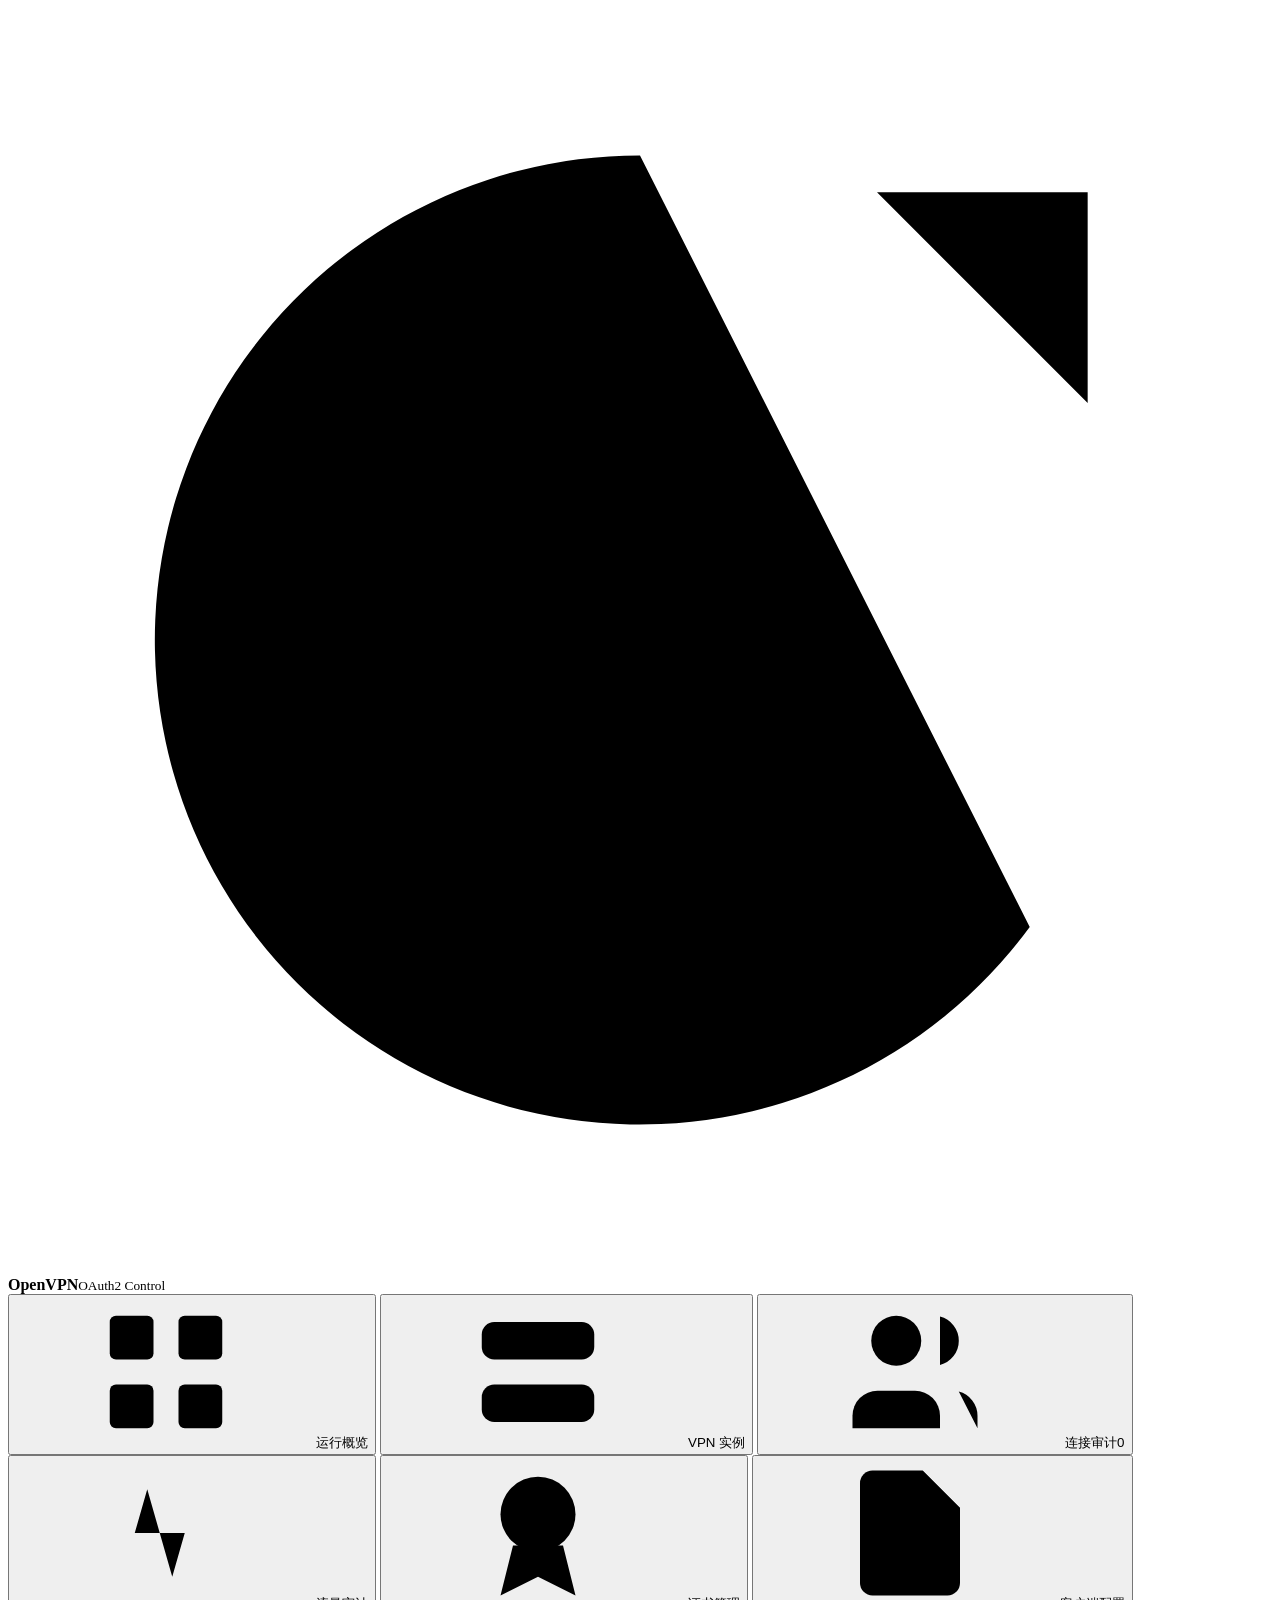
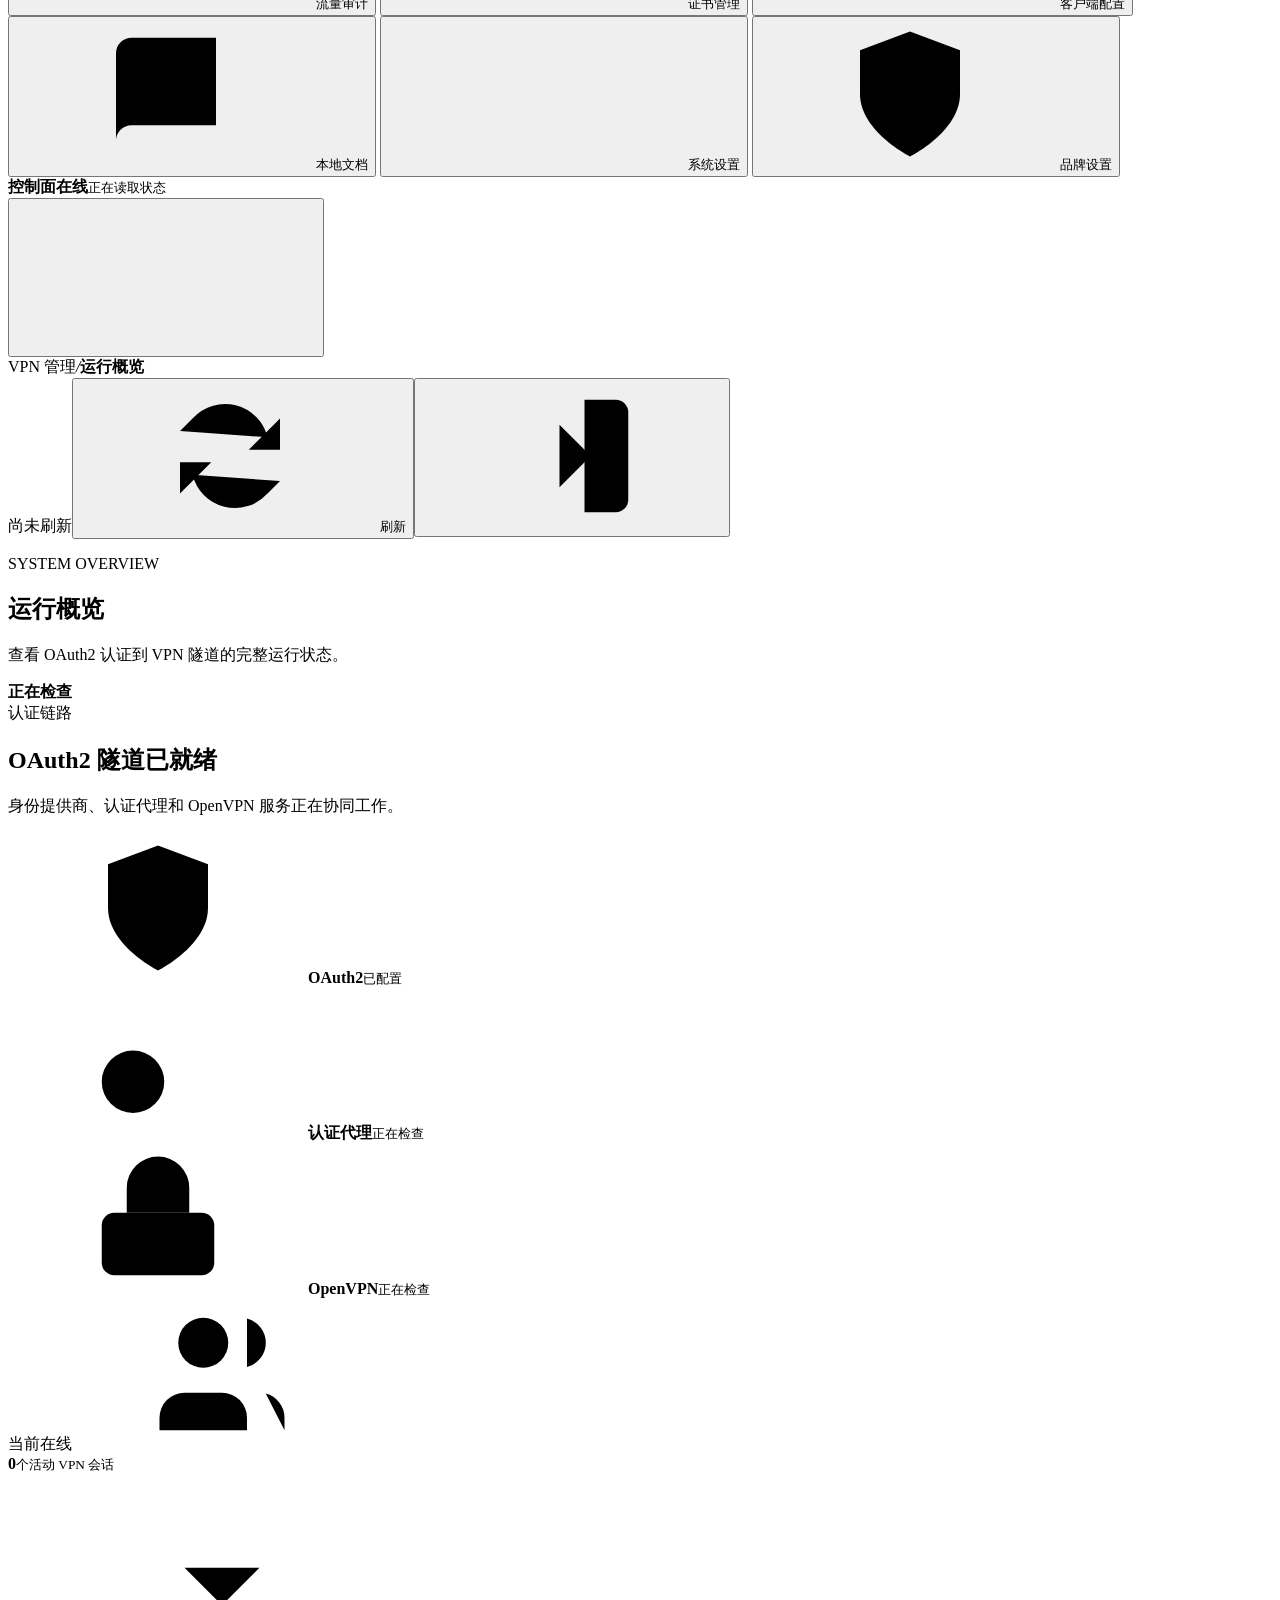
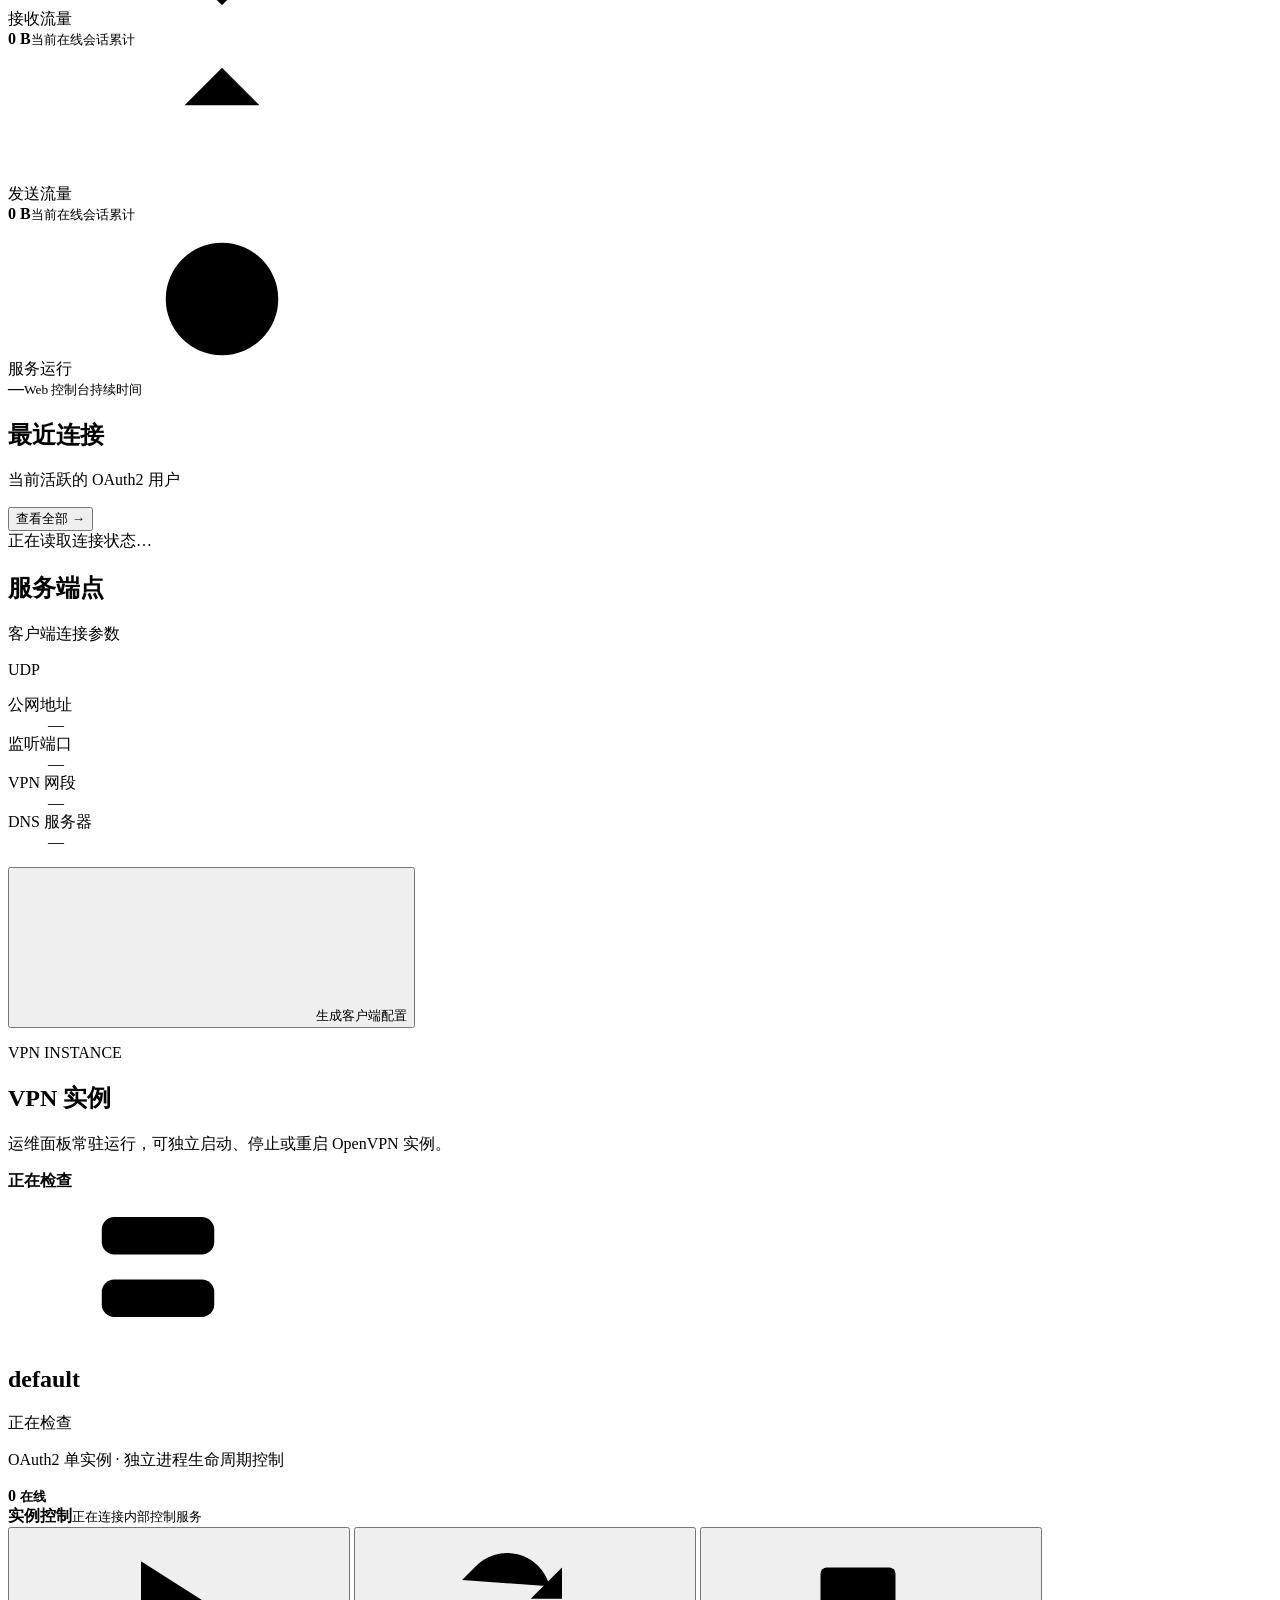
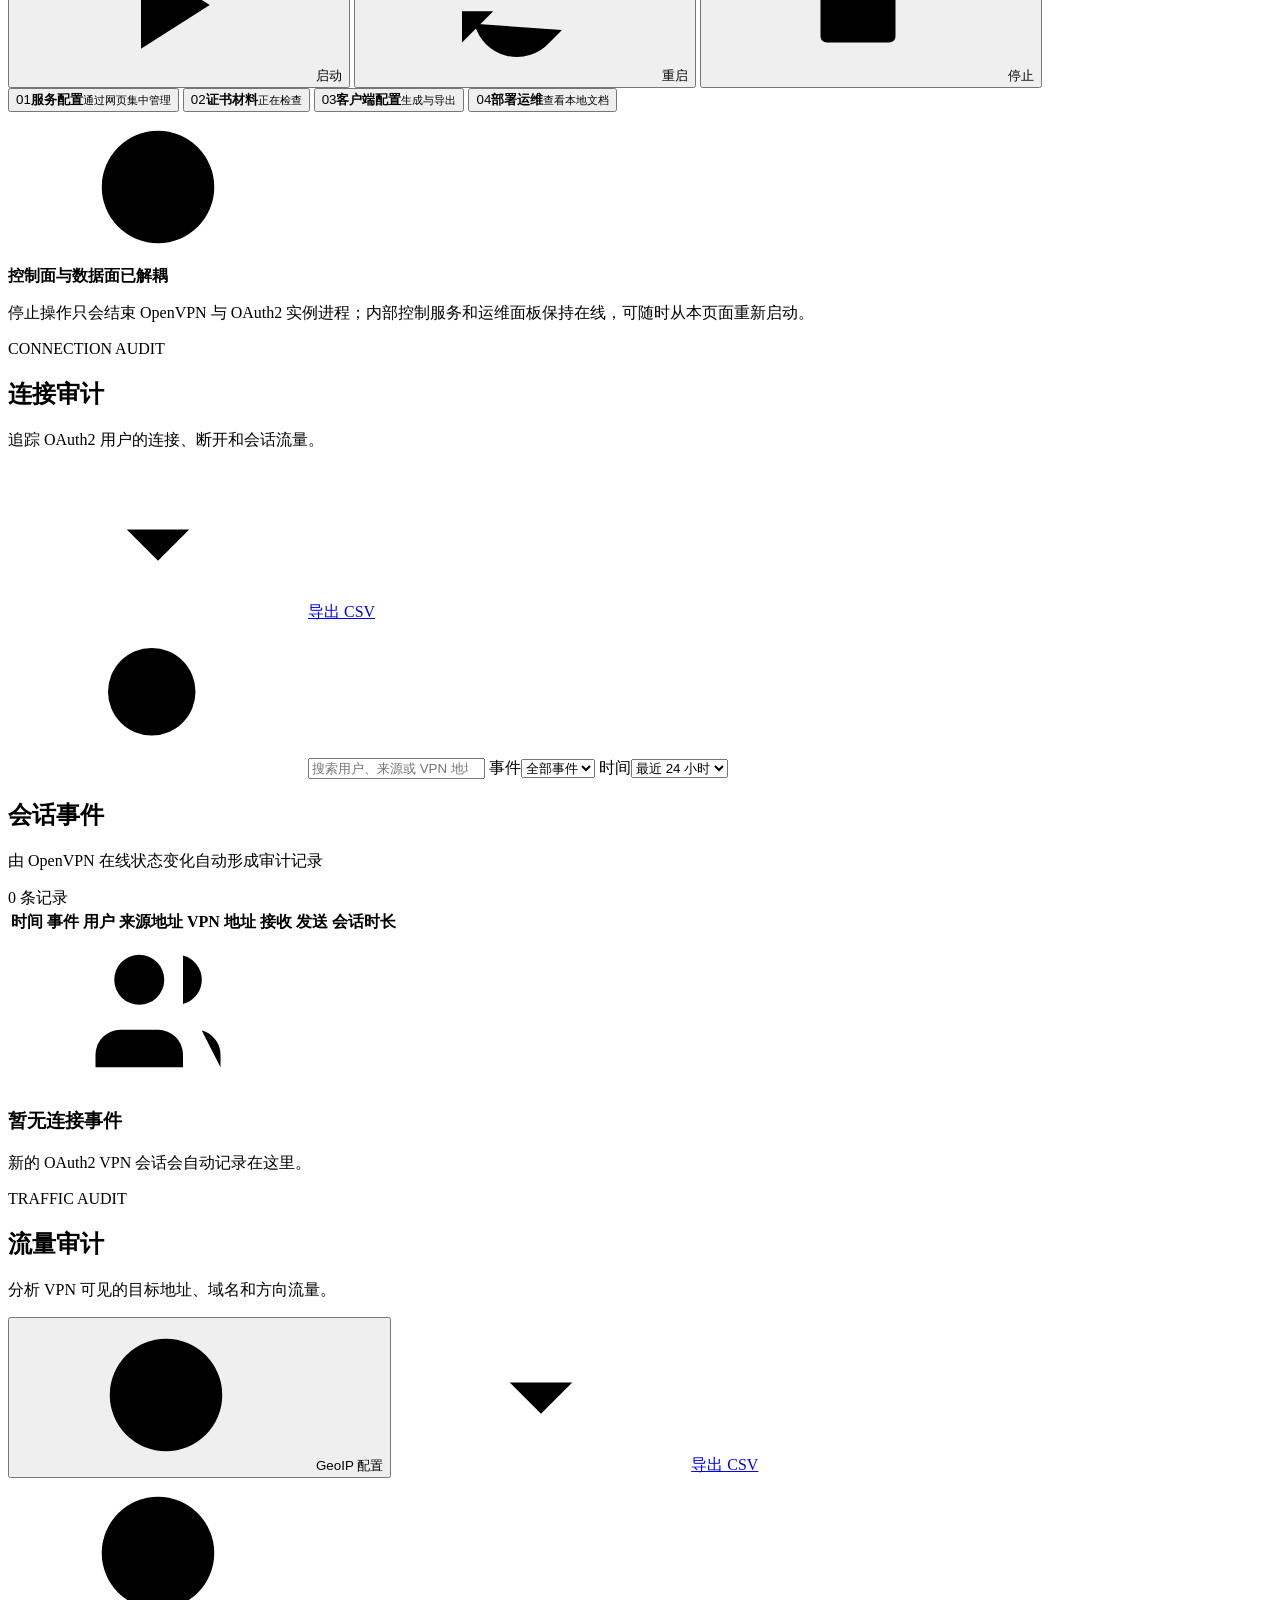
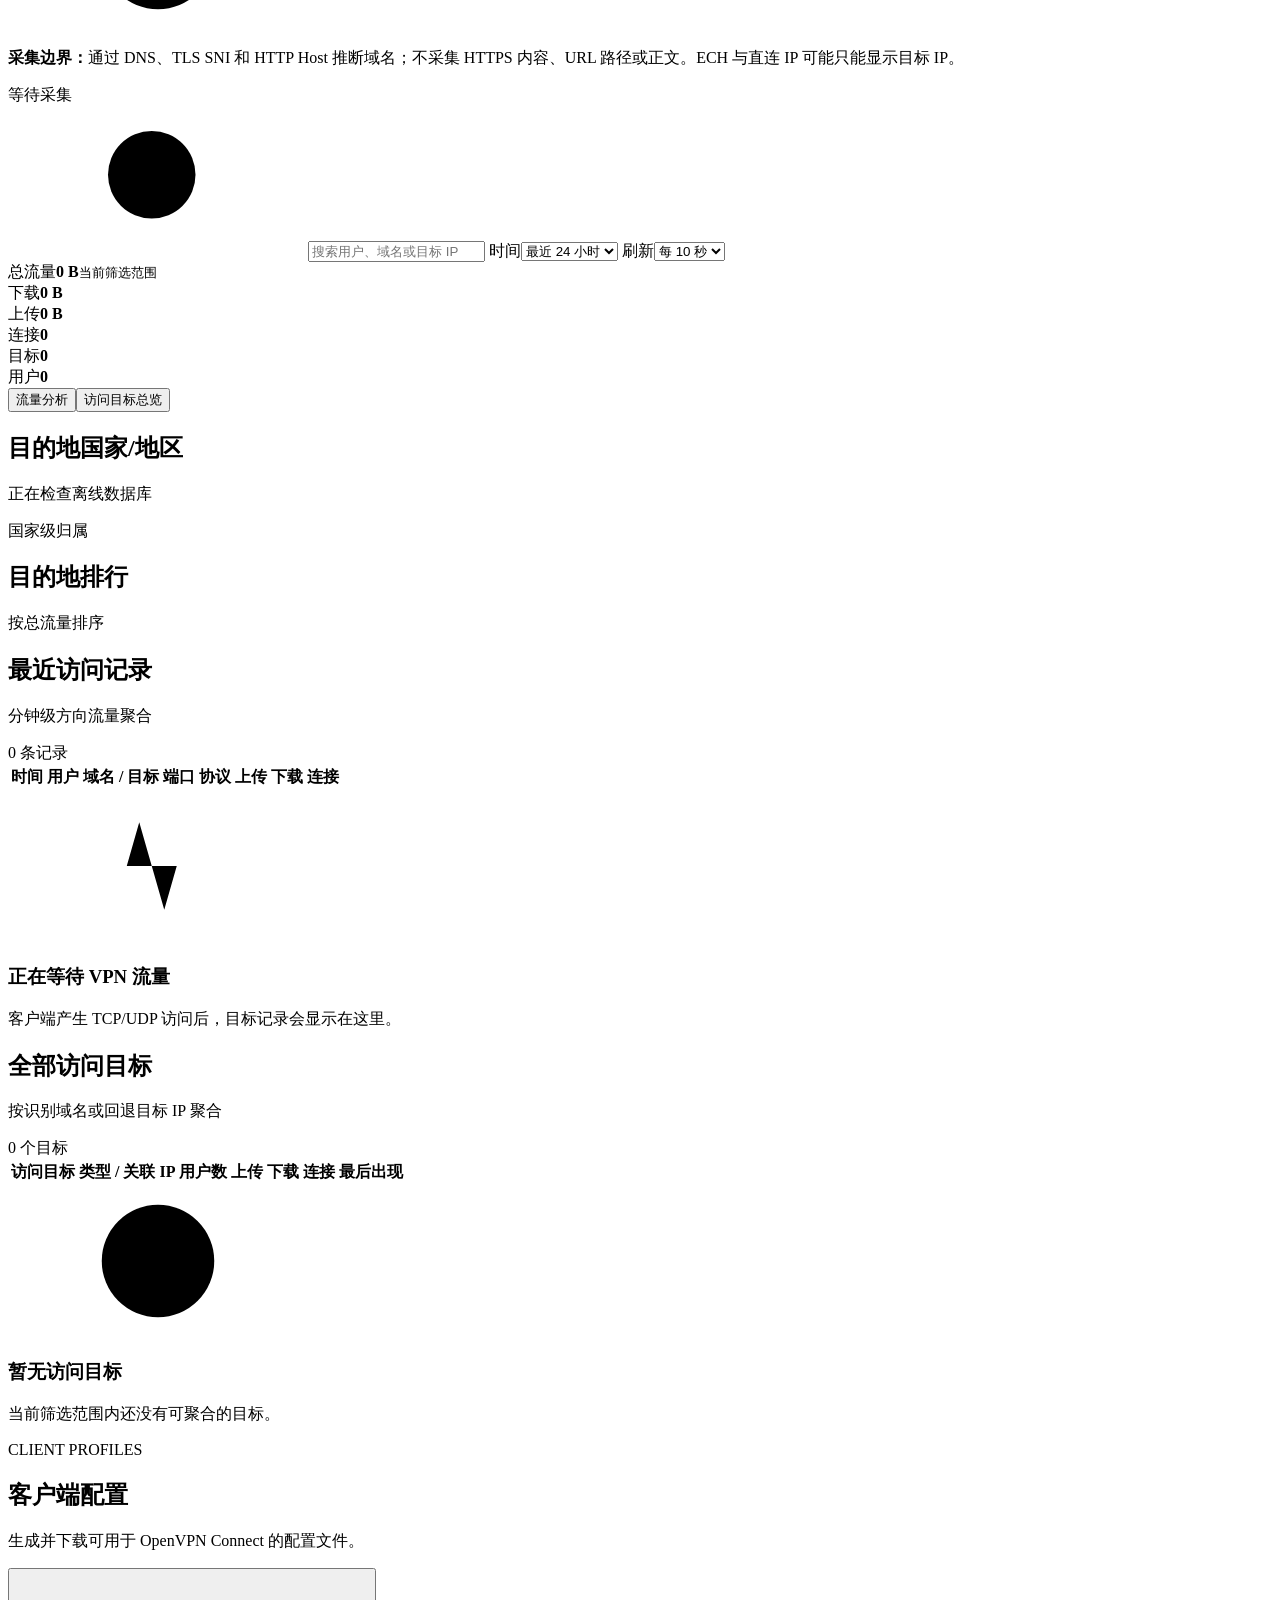
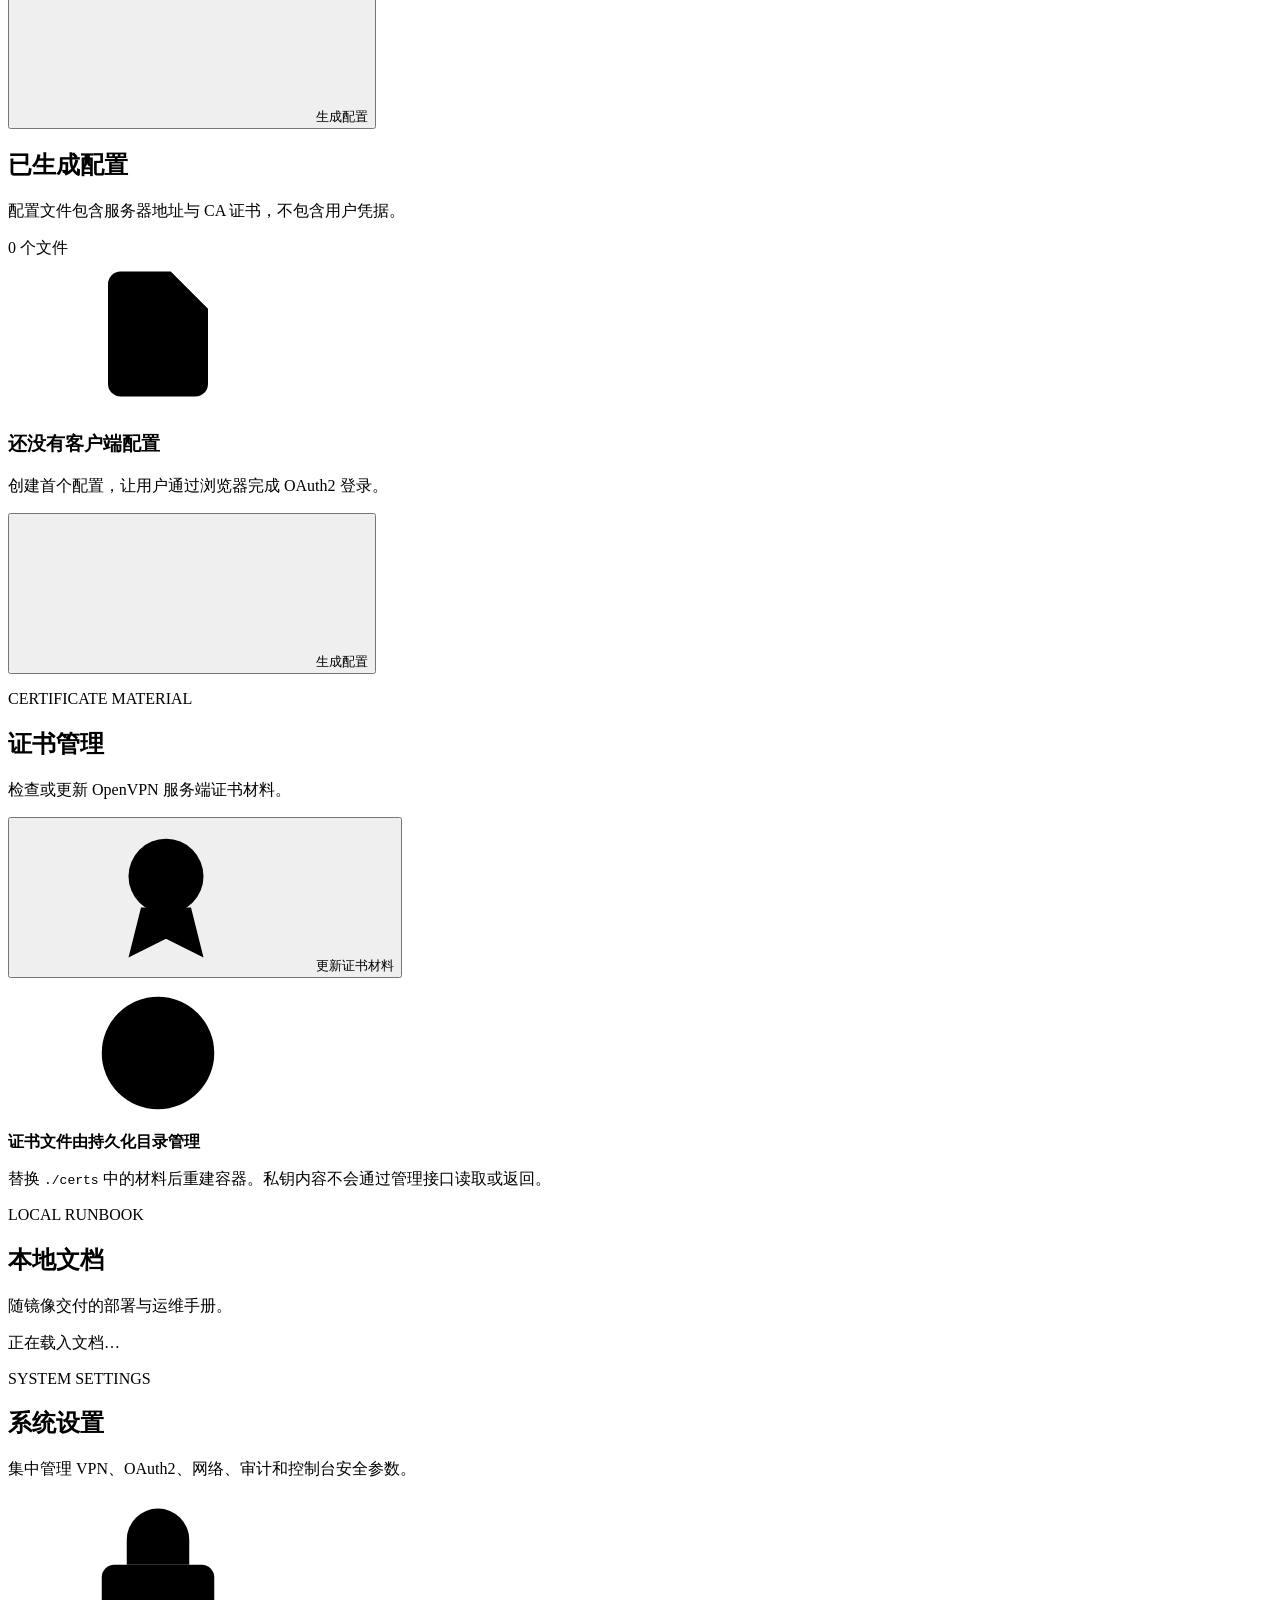
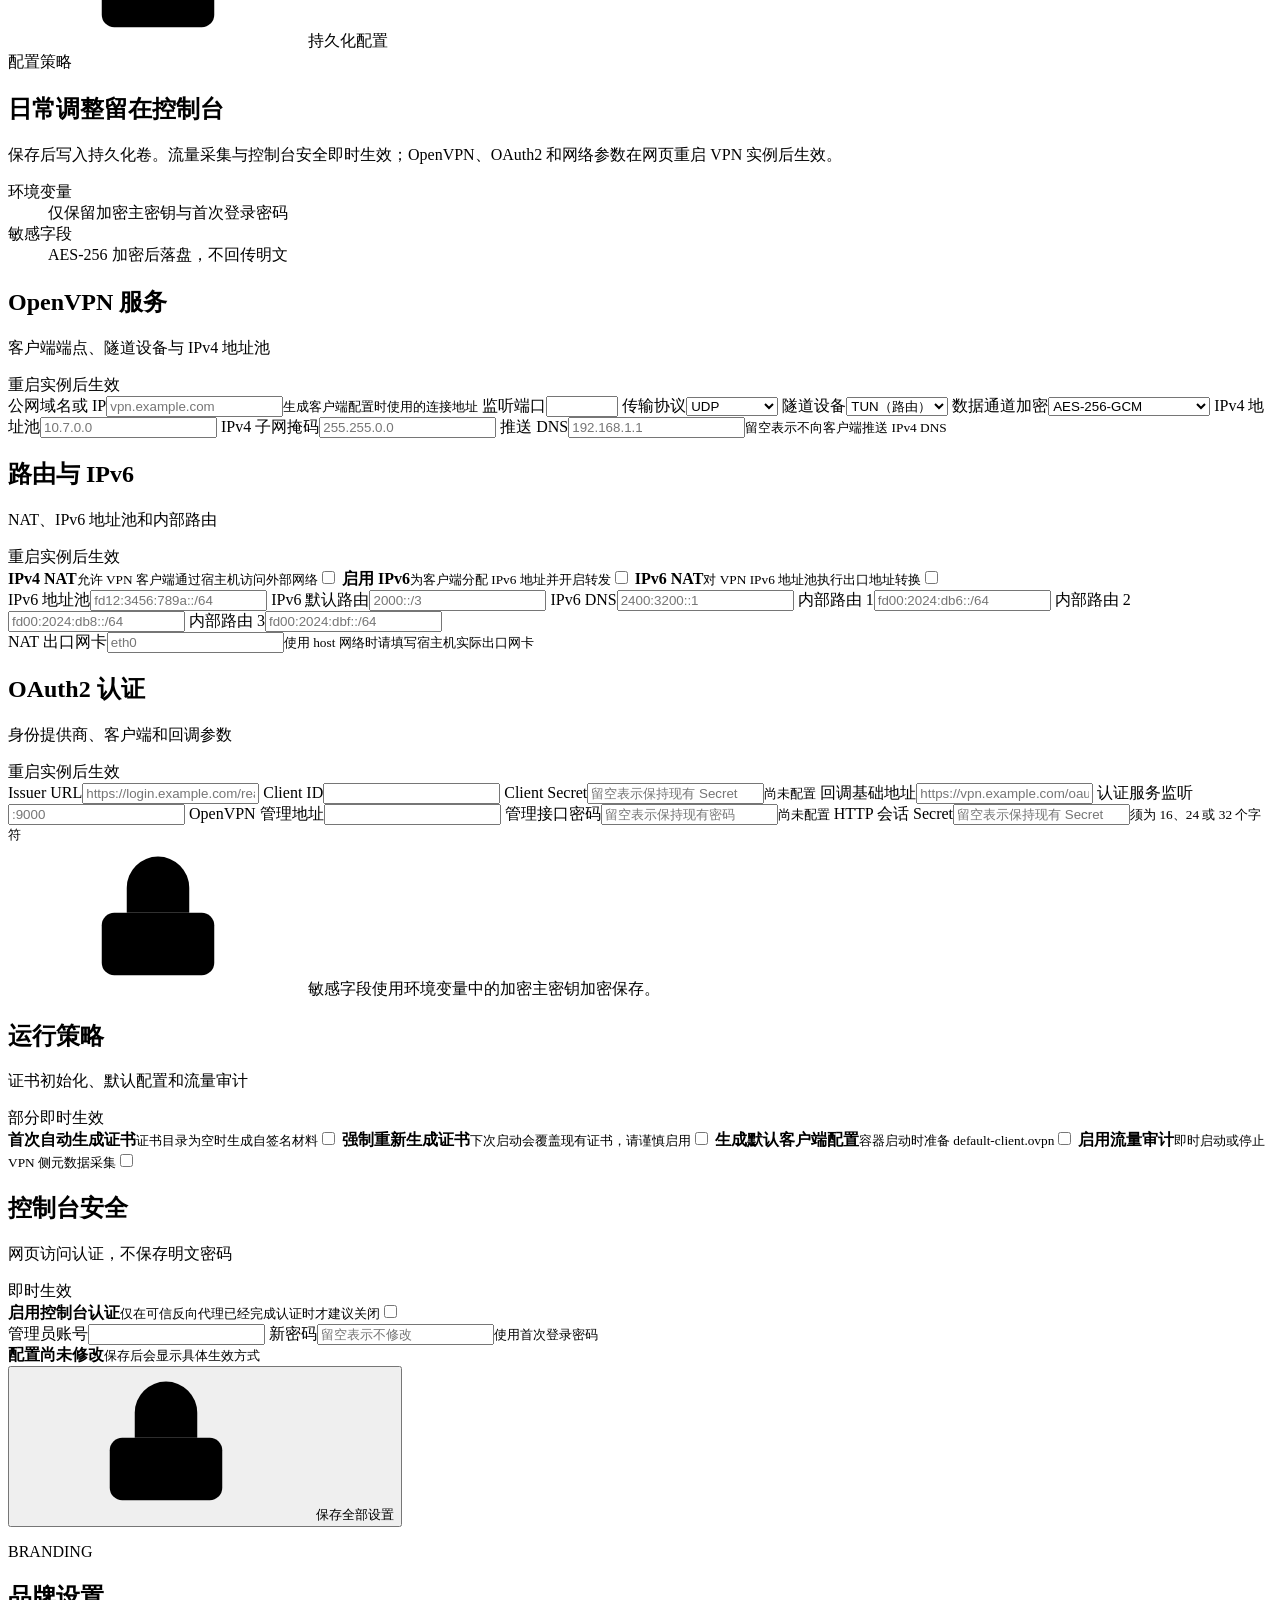
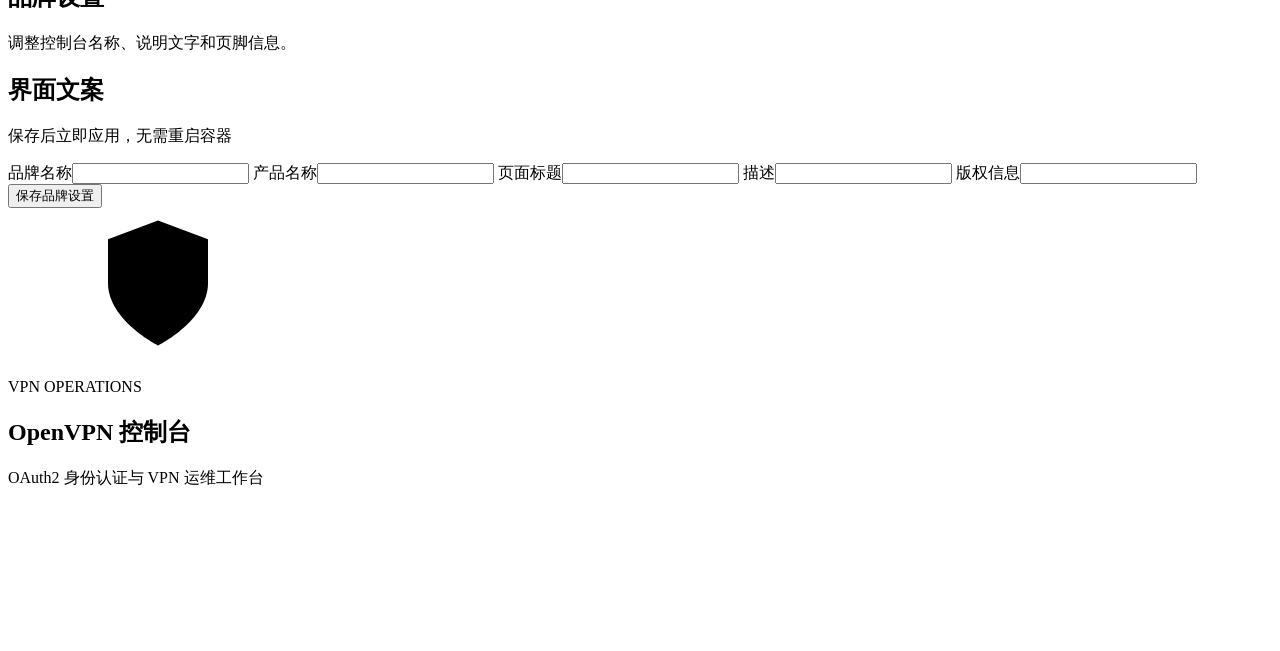
==== commit 99b9f3e3: "feat: 完善网页登录并拆分 VPN 实例控制" ====
--- a/admin/static/index.html
+++ b/admin/static/index.html
@@ -28,7 +28,7 @@
           <button class="nav-item" data-view="branding"><svg><use href="#icon-shield"/></svg><span>品牌设置</span></button>
         </nav>
         <div class="sidebar-foot">
-          <div class="service-mini"><span class="status-dot"></span><span><strong>服务运行中</strong><small id="sidebarUptime">正在读取状态</small></span></div>
+          <div class="service-mini" id="sidebarService"><span class="status-dot"></span><span><strong id="sidebarServiceState">控制面在线</strong><small id="sidebarUptime">正在读取状态</small></span></div>
         </div>
       </aside>
 
@@ -36,23 +36,23 @@
         <header class="topbar">
           <button class="icon-button menu-button" id="menuButton" aria-label="打开导航"><svg><use href="#icon-menu"/></svg></button>
           <div class="breadcrumbs"><span>VPN 管理</span><i>/</i><strong id="currentPage">运行概览</strong></div>
-          <div class="top-actions"><span class="last-refresh" id="lastRefresh">尚未刷新</span><button class="button secondary compact" id="refreshButton"><svg><use href="#icon-refresh"/></svg>刷新</button></div>
+          <div class="top-actions"><span class="last-refresh" id="lastRefresh">尚未刷新</span><button class="button secondary compact" id="refreshButton"><svg><use href="#icon-refresh"/></svg>刷新</button><button class="icon-button logout-button" id="logoutButton" aria-label="退出登录" title="退出登录"><svg><use href="#icon-logout"/></svg></button></div>
         </header>
 
         <div class="content">
           <section class="view active" id="view-overview">
             <div class="page-heading">
               <div><p class="eyebrow">SYSTEM OVERVIEW</p><h1>运行概览</h1><p>查看 OAuth2 认证到 VPN 隧道的完整运行状态。</p></div>
-              <span class="health-pill"><span></span>系统正常</span>
+              <span class="health-pill" id="overviewHealth"><span></span><b>正在检查</b></span>
             </div>
             <div class="tunnel-card">
               <div class="tunnel-copy"><span class="section-kicker">认证链路</span><h2>OAuth2 隧道已就绪</h2><p id="tunnelDescription">身份提供商、认证代理和 OpenVPN 服务正在协同工作。</p></div>
               <div class="tunnel-path" aria-label="认证链路状态">
                 <div class="tunnel-node"><span><svg><use href="#icon-shield"/></svg></span><strong>OAuth2</strong><small id="oauthNodeState">已配置</small></div>
                 <div class="tunnel-line"><i></i></div>
-                <div class="tunnel-node"><span><svg><use href="#icon-key"/></svg></span><strong>认证代理</strong><small>在线</small></div>
+                <div class="tunnel-node"><span><svg><use href="#icon-key"/></svg></span><strong>认证代理</strong><small id="authProxyNodeState">正在检查</small></div>
                 <div class="tunnel-line"><i></i></div>
-                <div class="tunnel-node"><span><svg><use href="#icon-lock"/></svg></span><strong>OpenVPN</strong><small>在线</small></div>
+                <div class="tunnel-node"><span><svg><use href="#icon-lock"/></svg></span><strong>OpenVPN</strong><small id="openvpnNodeState">正在检查</small></div>
               </div>
             </div>
             <div class="metrics">
@@ -75,9 +75,17 @@
           </section>
 
           <section class="view" id="view-instance">
-            <div class="page-heading"><div><p class="eyebrow">VPN INSTANCE</p><h1>VPN 实例</h1><p>检查当前由容器编排管理的 OpenVPN 服务实例。</p></div><span class="health-pill"><span></span>运行中</span></div>
+            <div class="page-heading"><div><p class="eyebrow">VPN INSTANCE</p><h1>VPN 实例</h1><p>运维面板常驻运行，可独立启动、停止或重启 OpenVPN 实例。</p></div><span class="health-pill" id="instanceHealth"><span></span><b>正在检查</b></span></div>
             <article class="panel instance-card">
-              <div class="instance-lead"><span class="instance-mark"><svg><use href="#icon-server"/></svg></span><div><div class="instance-title"><h2>default</h2><span class="status-badge">运行中</span></div><p>OAuth2 单实例 · 容器生命周期管理</p></div><strong id="instanceOnline">0 <small>在线</small></strong></div>
+              <div class="instance-lead"><span class="instance-mark"><svg><use href="#icon-server"/></svg></span><div><div class="instance-title"><h2>default</h2><span class="status-badge" id="instanceStateBadge">正在检查</span></div><p>OAuth2 单实例 · 独立进程生命周期控制</p></div><strong id="instanceOnline">0 <small>在线</small></strong></div>
+              <div class="instance-controls" aria-label="VPN 实例控制">
+                <div><strong>实例控制</strong><small id="instanceControlHint">正在连接内部控制服务</small></div>
+                <div class="instance-control-actions">
+                  <button class="button secondary" id="startInstance"><svg><use href="#icon-play"/></svg>启动</button>
+                  <button class="button secondary" id="restartInstance"><svg><use href="#icon-refresh"/></svg>重启</button>
+                  <button class="button danger-outline" id="stopInstance"><svg><use href="#icon-stop"/></svg>停止</button>
+                </div>
+              </div>
               <div class="instance-facts" id="instanceFacts"></div>
               <div class="instance-workflow">
                 <button class="workflow-step active" data-go="settings"><span>01</span><strong>服务配置</strong><small>通过网页集中管理</small></button>
@@ -85,7 +93,7 @@
                 <button class="workflow-step" data-go="profiles"><span>03</span><strong>客户端配置</strong><small>生成与导出</small></button>
                 <button class="workflow-step" data-go="docs"><span>04</span><strong>部署运维</strong><small>查看本地文档</small></button>
               </div>
-              <div class="orchestration-note"><svg><use href="#icon-info"/></svg><div><strong>生命周期由 Docker Compose 管理</strong><p>为了避免停止 PID 1 导致容器异常退出，本页面不提供伪造的停止或重启按钮。请使用 <code>docker compose restart openvpn</code>。</p></div></div>
+              <div class="orchestration-note"><svg><use href="#icon-info"/></svg><div><strong>控制面与数据面已解耦</strong><p>停止操作只会结束 OpenVPN 与 OAuth2 实例进程；内部控制服务和运维面板保持在线，可随时从本页面重新启动。</p></div></div>
             </article>
           </section>
 
@@ -156,12 +164,12 @@
               <span class="readonly-pill" id="settingsState"><svg><use href="#icon-lock"/></svg>持久化配置</span>
             </div>
             <div class="configuration-intro">
-              <div><span class="section-kicker">配置策略</span><h2>日常调整留在控制台</h2><p>保存后写入持久化卷。流量采集与控制台安全即时生效；OpenVPN、OAuth2 和网络参数在重启容器后生效。</p></div>
+              <div><span class="section-kicker">配置策略</span><h2>日常调整留在控制台</h2><p>保存后写入持久化卷。流量采集与控制台安全即时生效；OpenVPN、OAuth2 和网络参数在网页重启 VPN 实例后生效。</p></div>
               <dl><div><dt>环境变量</dt><dd>仅保留加密主密钥与首次登录密码</dd></div><div><dt>敏感字段</dt><dd>AES-256 加密后落盘，不回传明文</dd></div></dl>
             </div>
             <form id="systemSettingsForm" class="configuration-form">
               <article class="panel configuration-panel">
-                <div class="panel-header"><div><h2>OpenVPN 服务</h2><p>客户端端点、隧道设备与 IPv4 地址池</p></div><span class="apply-badge restart">重启后生效</span></div>
+                <div class="panel-header"><div><h2>OpenVPN 服务</h2><p>客户端端点、隧道设备与 IPv4 地址池</p></div><span class="apply-badge restart">重启实例后生效</span></div>
                 <div class="form-grid">
                   <label class="field field-wide"><span>公网域名或 IP</span><input name="server.remoteHost" maxlength="253" placeholder="vpn.example.com" /><small>生成客户端配置时使用的连接地址</small></label>
                   <label class="field"><span>监听端口</span><input name="server.port" type="number" min="1" max="65535" required /></label>
@@ -175,7 +183,7 @@
               </article>
 
               <article class="panel configuration-panel">
-                <div class="panel-header"><div><h2>路由与 IPv6</h2><p>NAT、IPv6 地址池和内部路由</p></div><span class="apply-badge restart">重启后生效</span></div>
+                <div class="panel-header"><div><h2>路由与 IPv6</h2><p>NAT、IPv6 地址池和内部路由</p></div><span class="apply-badge restart">重启实例后生效</span></div>
                 <div class="switch-list">
                   <label class="switch-row"><span><strong>IPv4 NAT</strong><small>允许 VPN 客户端通过宿主机访问外部网络</small></span><input type="checkbox" name="networking.ipv4Nat" /><i></i></label>
                   <label class="switch-row"><span><strong>启用 IPv6</strong><small>为客户端分配 IPv6 地址并开启转发</small></span><input type="checkbox" name="networking.ipv6Enabled" id="ipv6Enabled" /><i></i></label>
@@ -195,7 +203,7 @@
               </article>
 
               <article class="panel configuration-panel">
-                <div class="panel-header"><div><h2>OAuth2 认证</h2><p>身份提供商、客户端和回调参数</p></div><span class="apply-badge restart">重启后生效</span></div>
+                <div class="panel-header"><div><h2>OAuth2 认证</h2><p>身份提供商、客户端和回调参数</p></div><span class="apply-badge restart">重启实例后生效</span></div>
                 <div class="form-grid">
                   <label class="field field-wide"><span>Issuer URL</span><input name="oauth2.issuer" type="url" placeholder="https://login.example.com/realms/vpn" /></label>
                   <label class="field field-wide"><span>Client ID</span><input name="oauth2.clientId" autocomplete="off" /></label>
@@ -323,6 +331,9 @@
       <symbol id="icon-certificate" viewBox="0 0 24 24"><circle cx="12" cy="9" r="6"/><path d="m8 14-2 8 6-3 6 3-2-8"/></symbol>
       <symbol id="icon-book" viewBox="0 0 24 24"><path d="M4 19.5A2.5 2.5 0 0 1 6.5 17H20V3H6.5A2.5 2.5 0 0 0 4 5.5z"/><path d="M4 5.5v14"/></symbol>
       <symbol id="icon-globe" viewBox="0 0 24 24"><circle cx="12" cy="12" r="9"/><path d="M3 12h18M12 3a14 14 0 0 1 0 18M12 3a14 14 0 0 0 0 18"/></symbol>
+      <symbol id="icon-logout" viewBox="0 0 24 24"><path d="M10 17l5-5-5-5M15 12H3"/><path d="M14 3h5a2 2 0 0 1 2 2v14a2 2 0 0 1-2 2h-5"/></symbol>
+      <symbol id="icon-play" viewBox="0 0 24 24"><path d="m8 5 11 7-11 7z"/></symbol>
+      <symbol id="icon-stop" viewBox="0 0 24 24"><rect x="6" y="6" width="12" height="12" rx="1"/></symbol>
     </svg>
     <script src="/app.js"></script>
   </body>
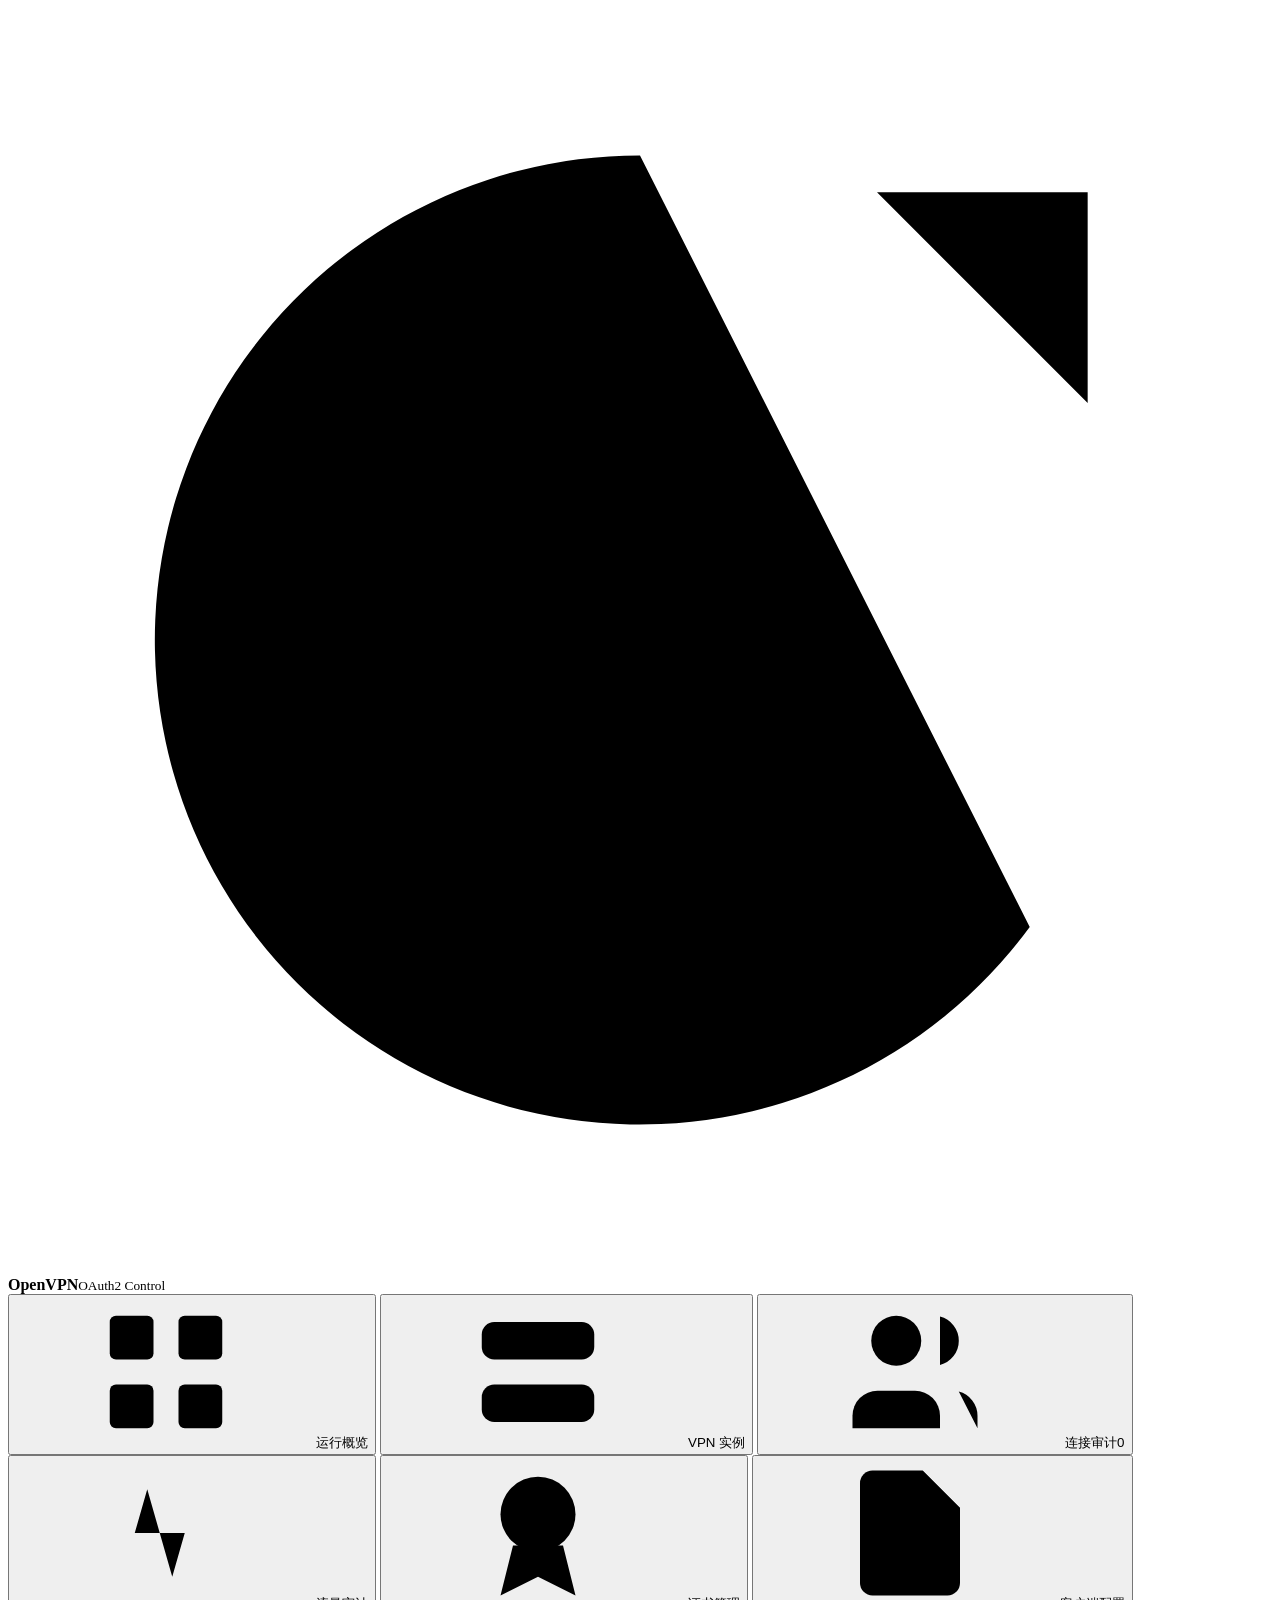
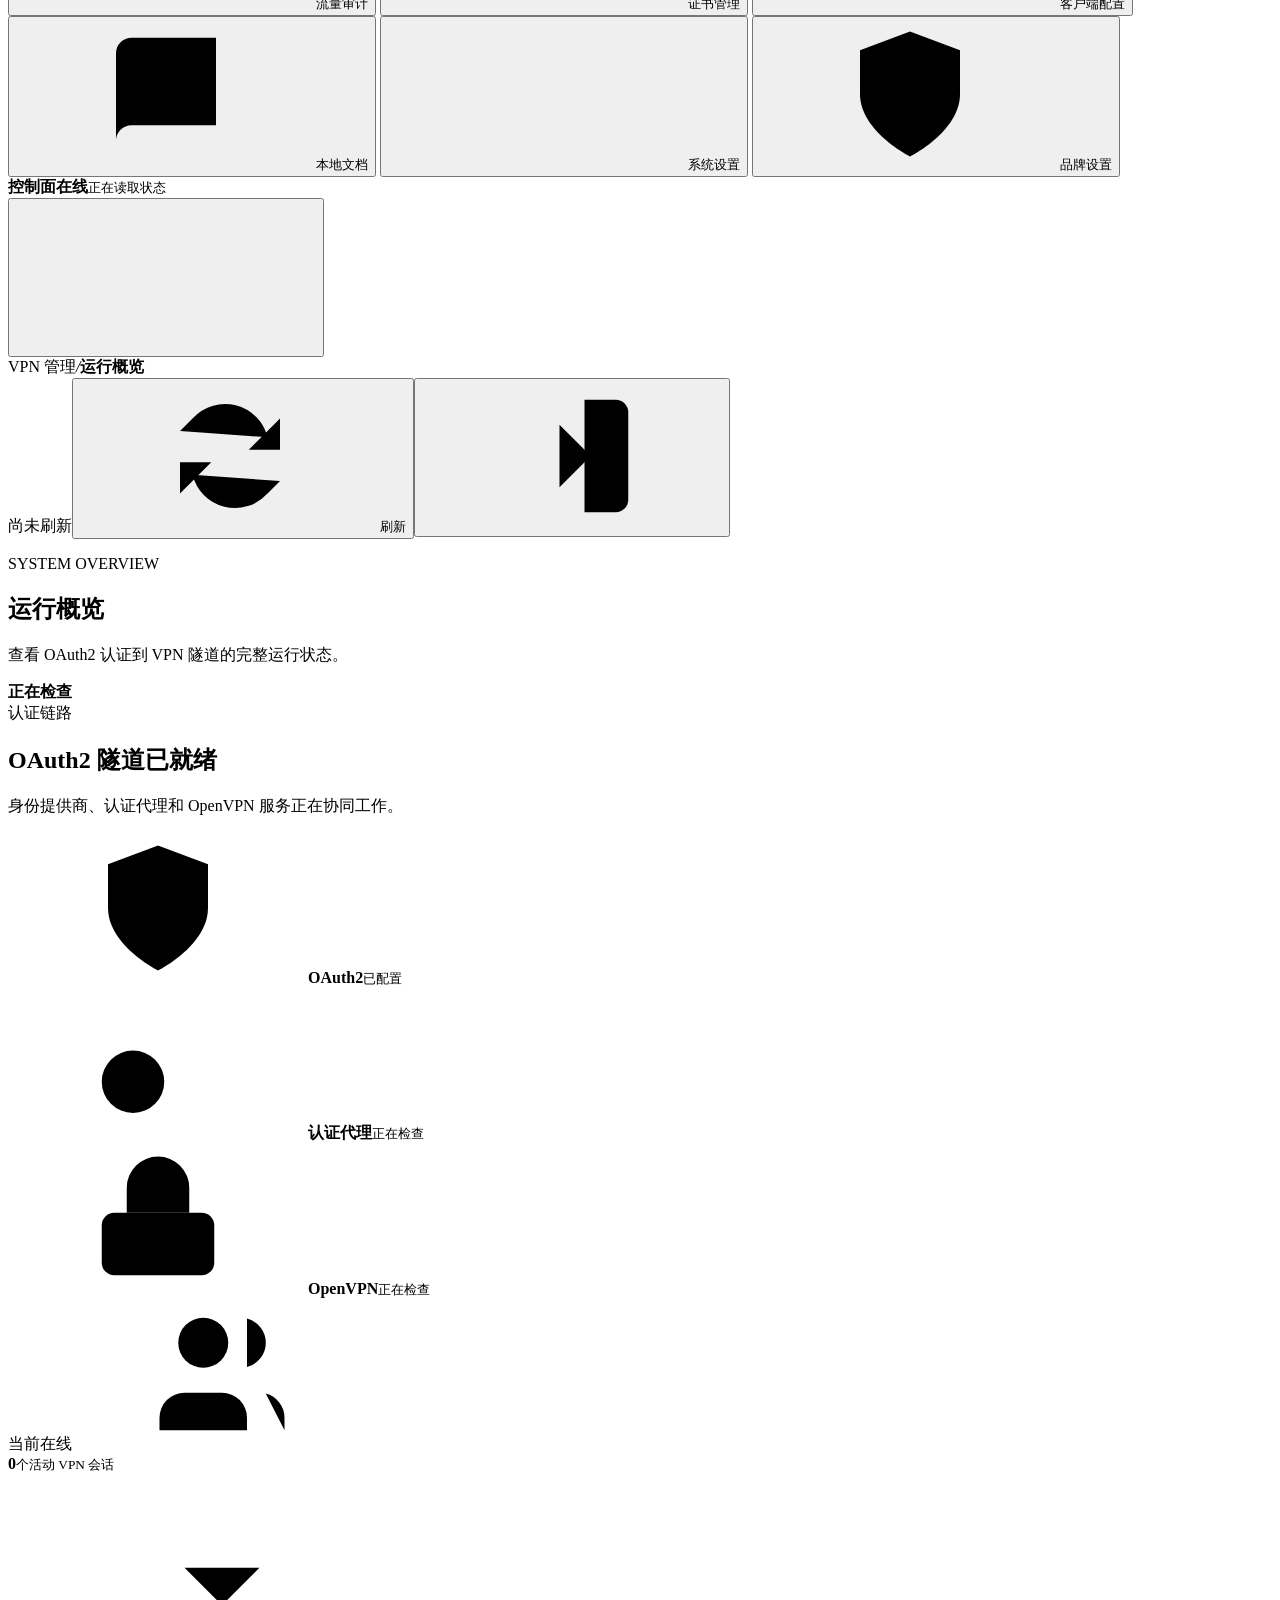
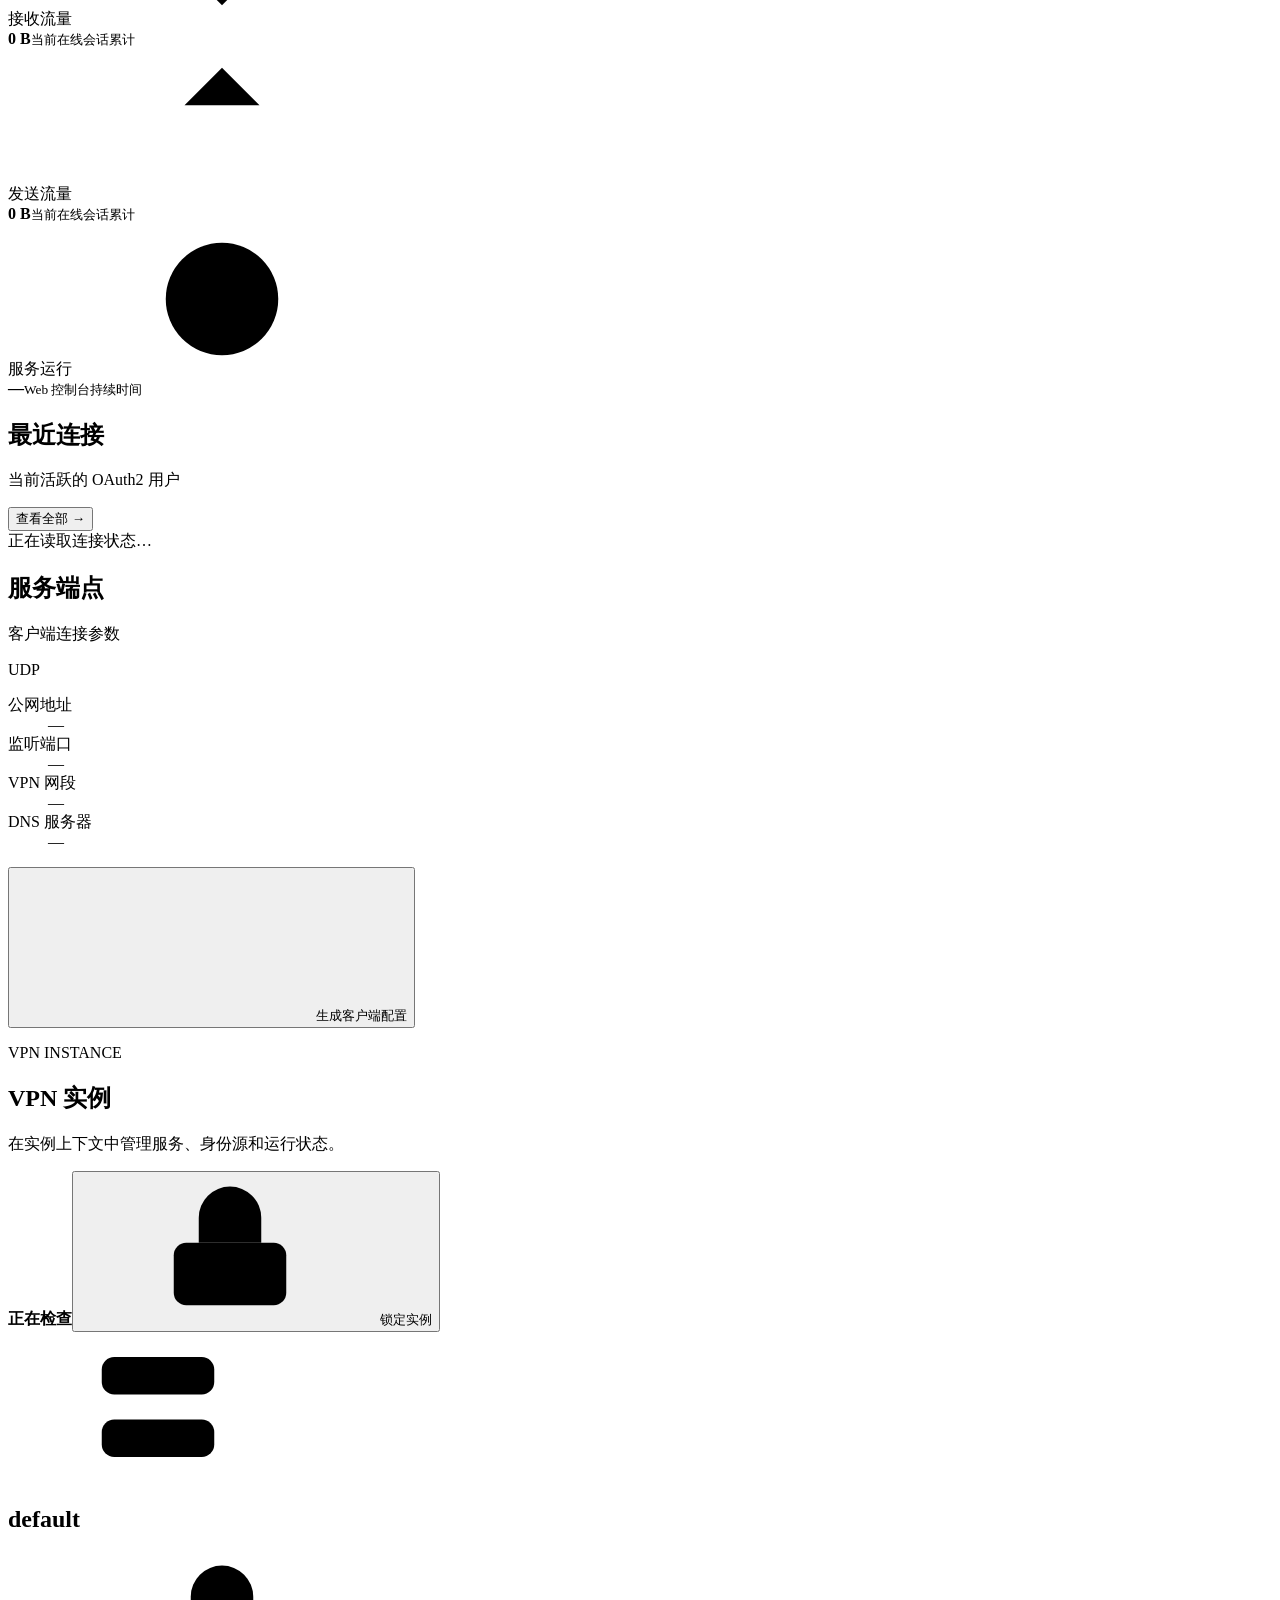
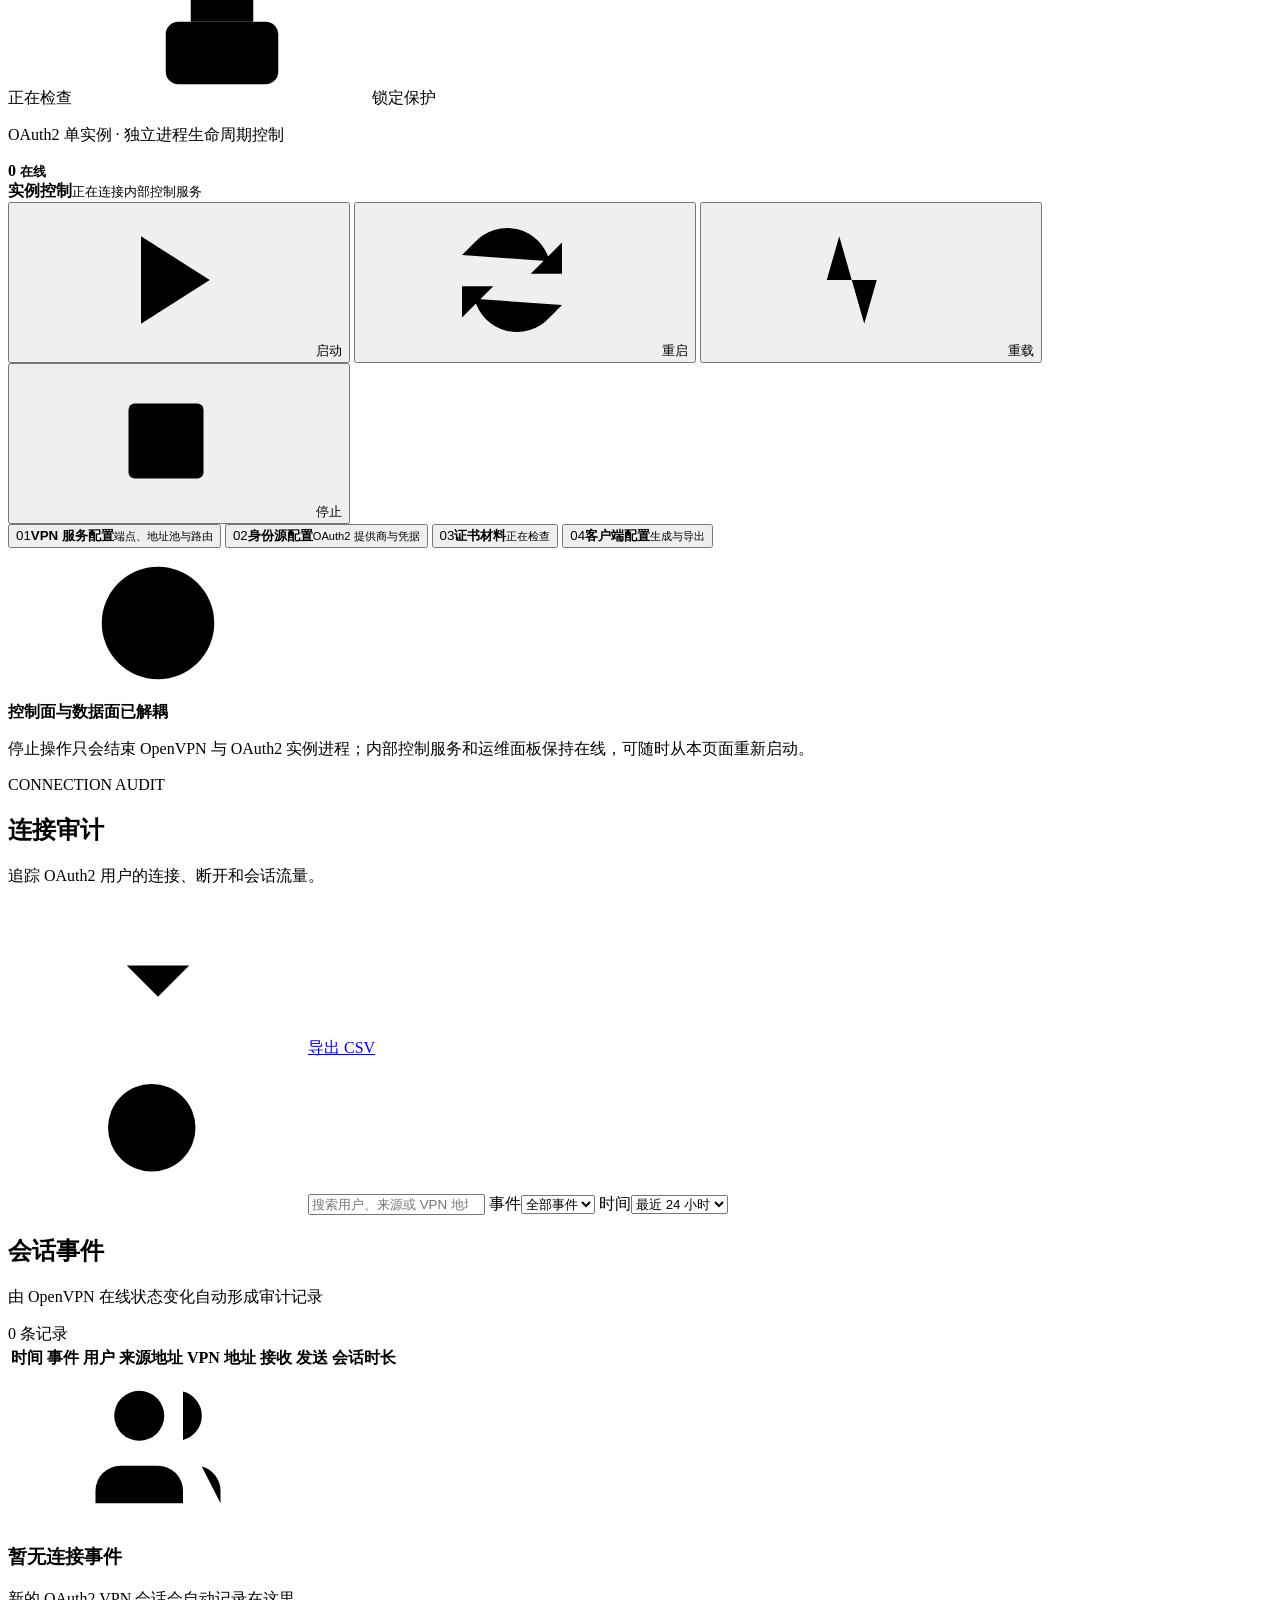
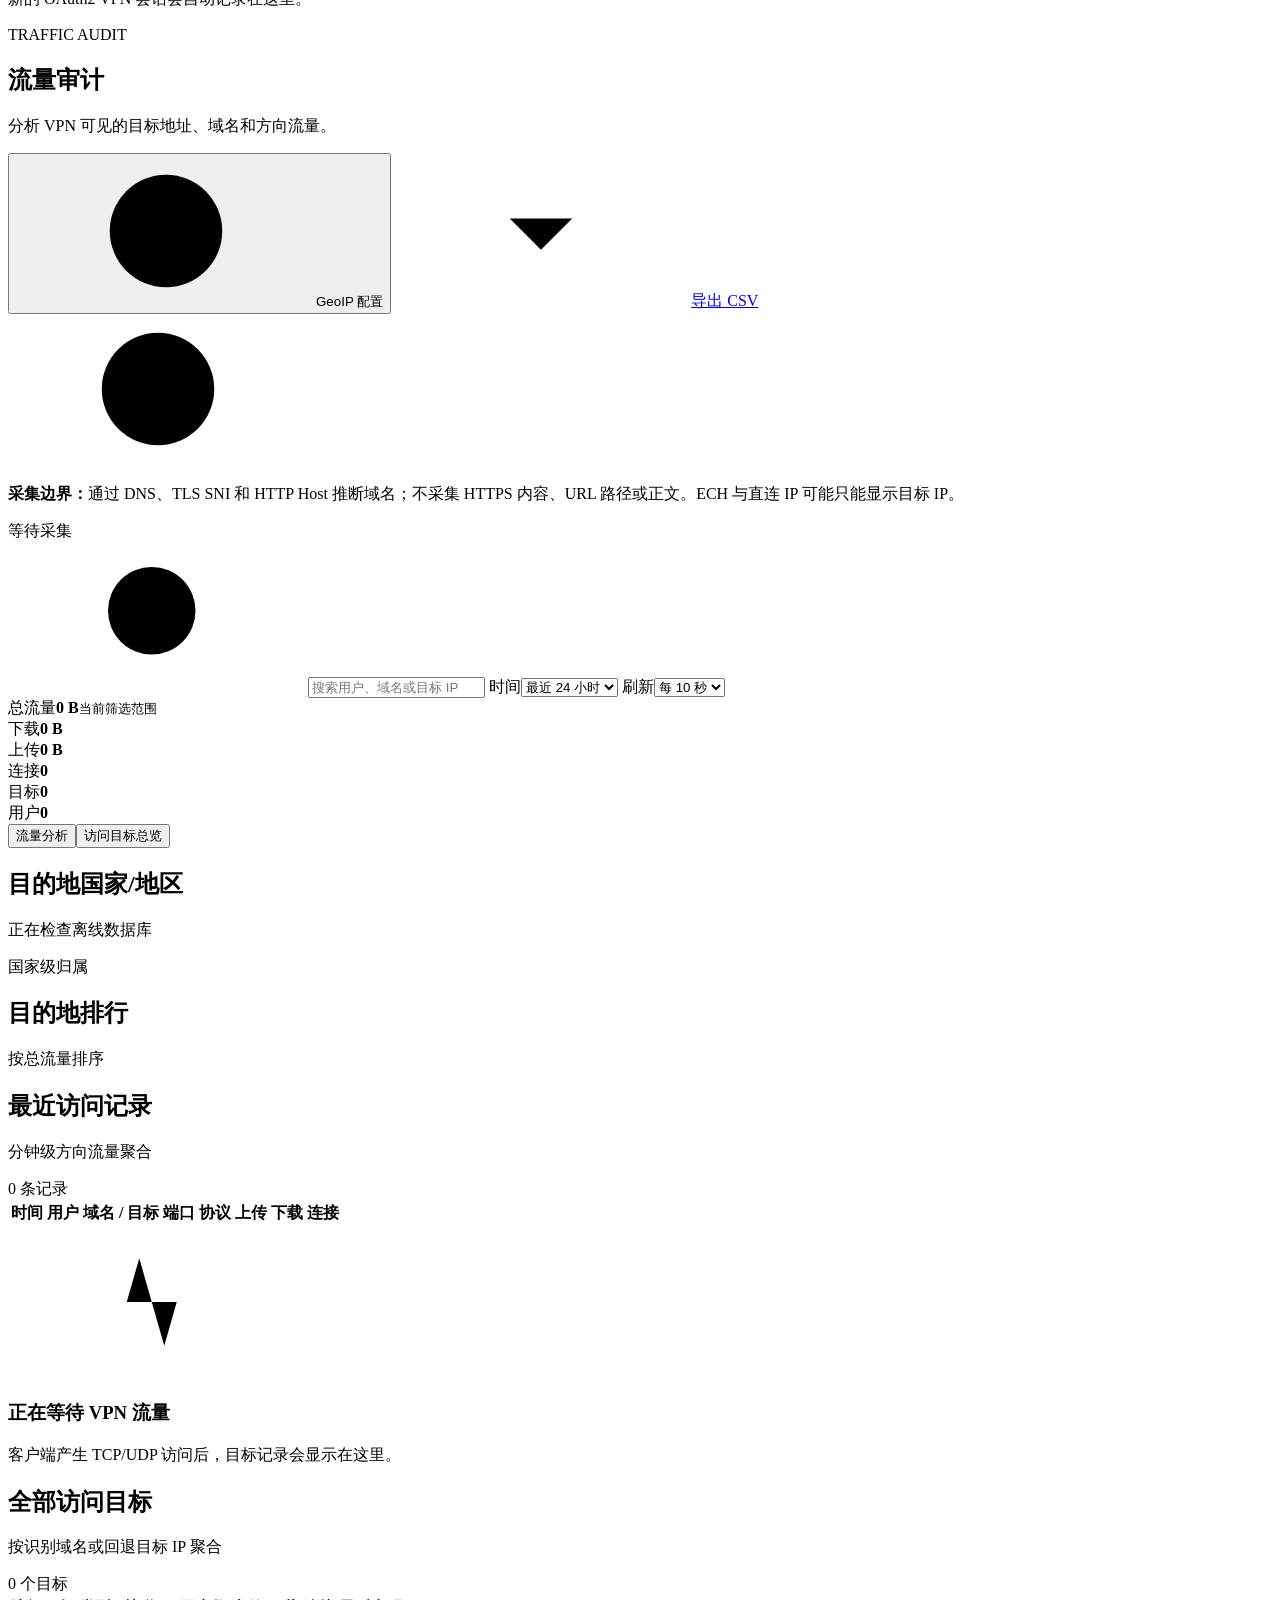
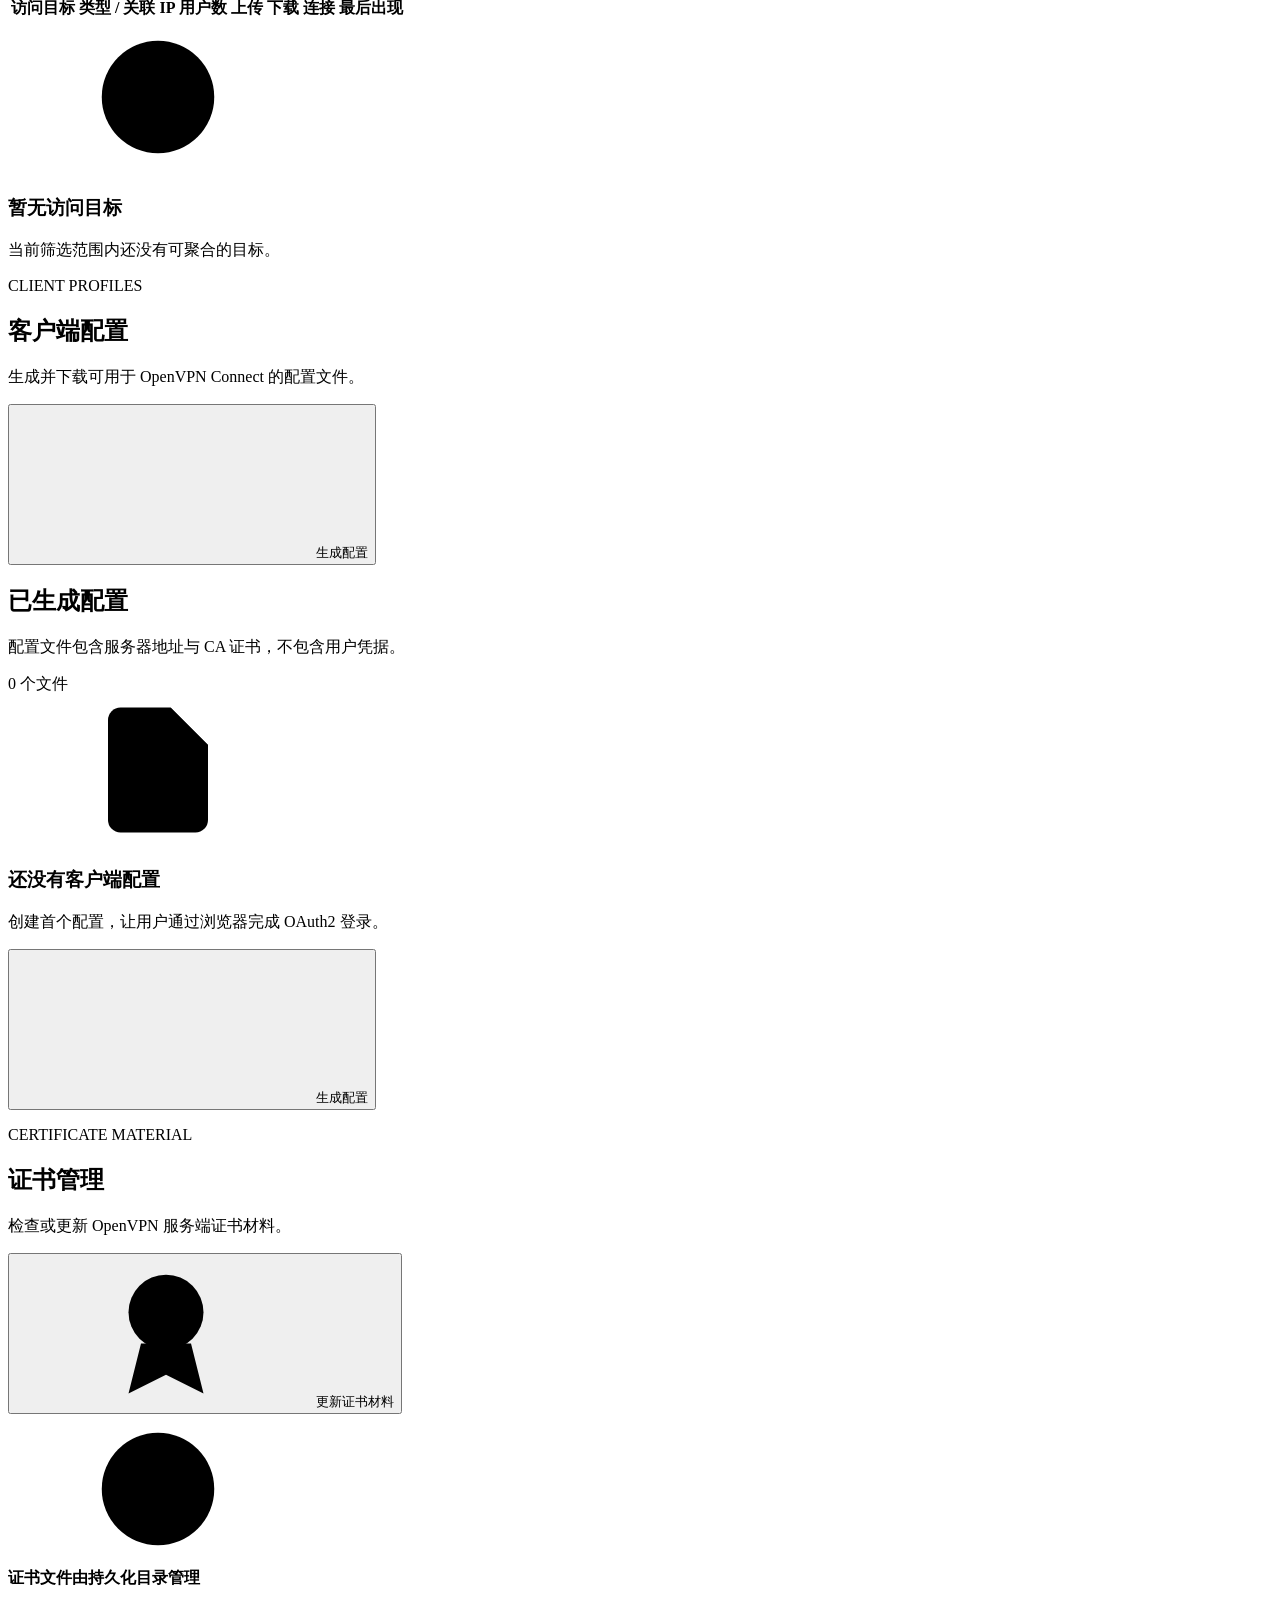
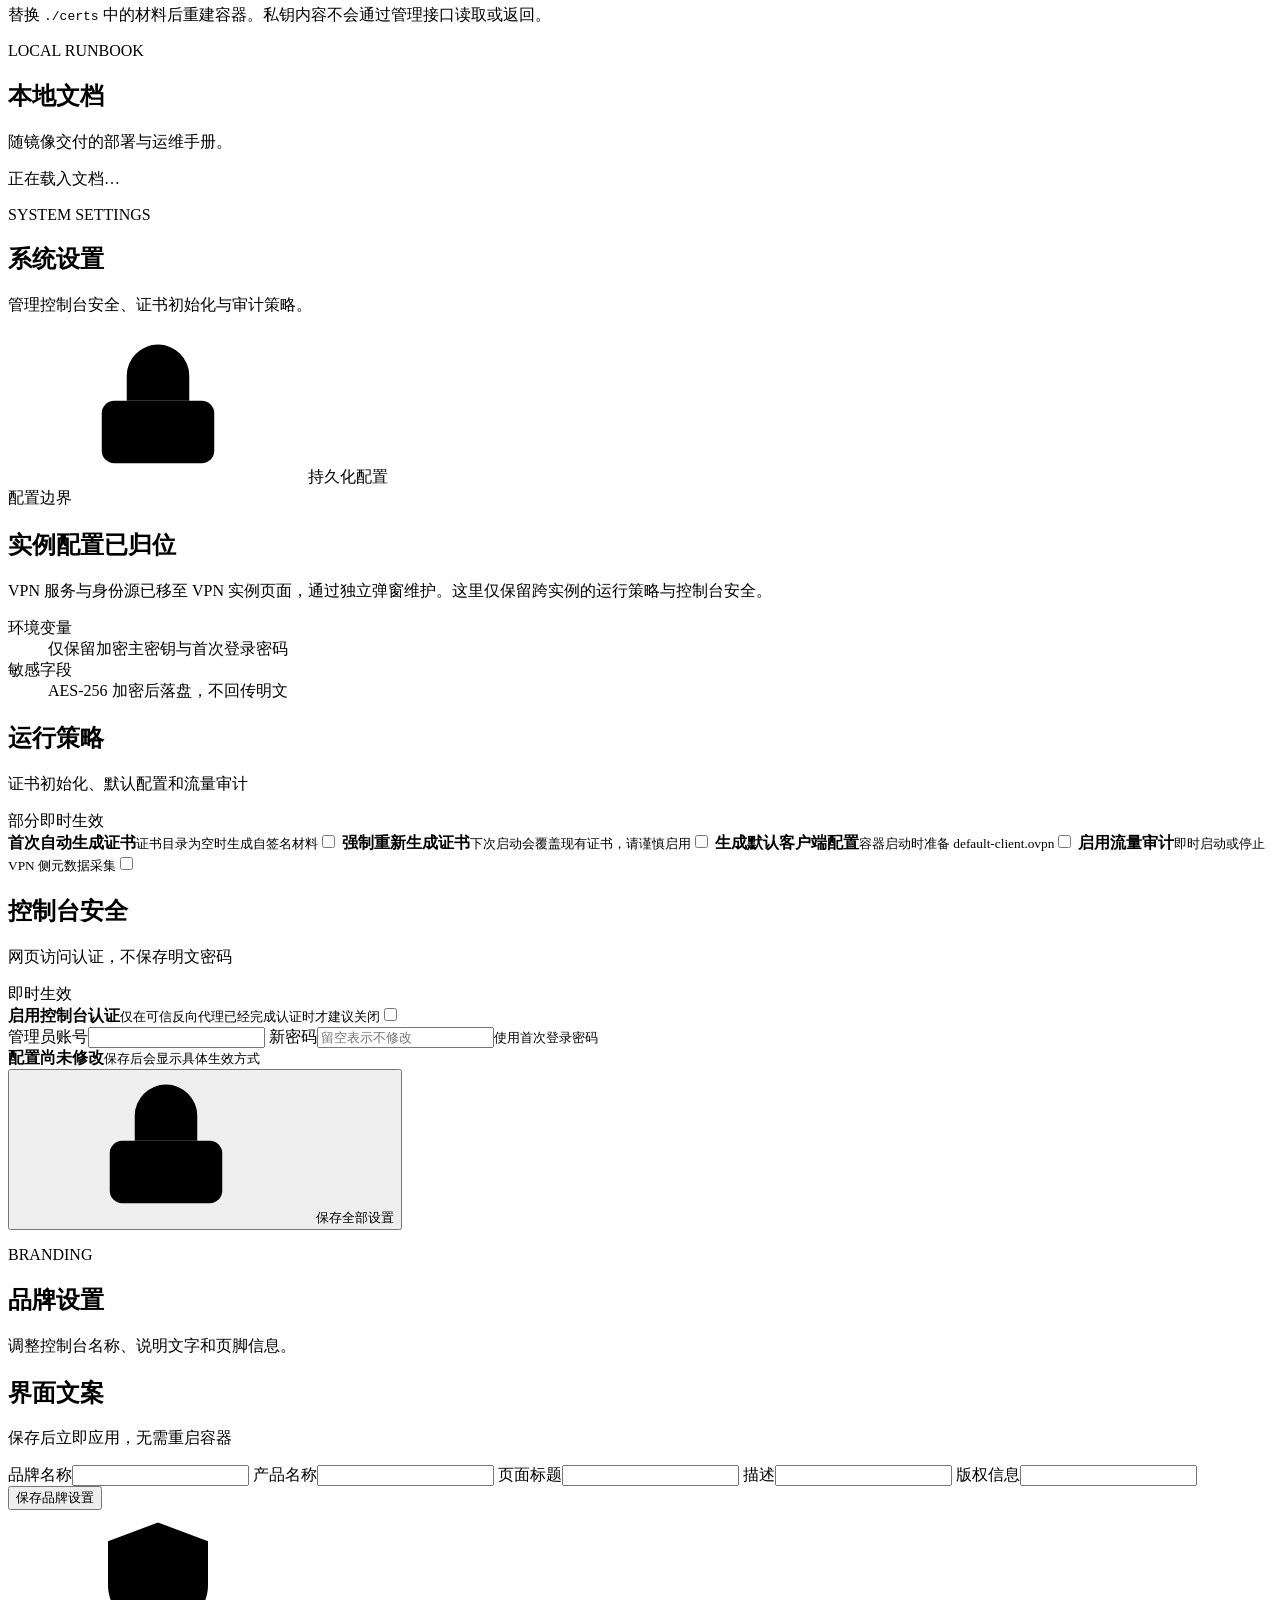
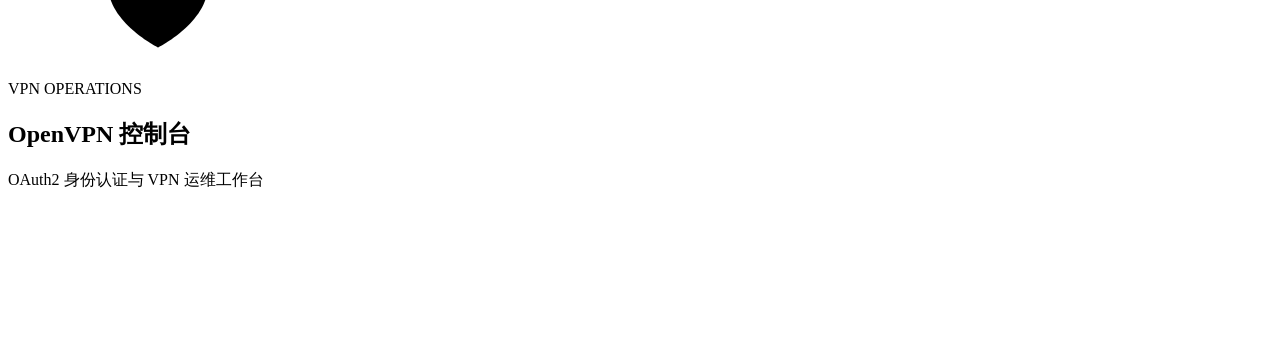
==== commit 6691402d: "feat: add guarded VPN instance controls" ====
--- a/admin/static/index.html
+++ b/admin/static/index.html
@@ -75,23 +75,24 @@
           </section>
 
           <section class="view" id="view-instance">
-            <div class="page-heading"><div><p class="eyebrow">VPN INSTANCE</p><h1>VPN 实例</h1><p>运维面板常驻运行，可独立启动、停止或重启 OpenVPN 实例。</p></div><span class="health-pill" id="instanceHealth"><span></span><b>正在检查</b></span></div>
+            <div class="page-heading"><div><p class="eyebrow">VPN INSTANCE</p><h1>VPN 实例</h1><p>在实例上下文中管理服务、身份源和运行状态。</p></div><div class="instance-heading-state"><span class="health-pill" id="instanceHealth"><span></span><b>正在检查</b></span><button class="button secondary compact" id="toggleInstanceLock"><svg><use href="#icon-lock"/></svg><span>锁定实例</span></button></div></div>
             <article class="panel instance-card">
-              <div class="instance-lead"><span class="instance-mark"><svg><use href="#icon-server"/></svg></span><div><div class="instance-title"><h2>default</h2><span class="status-badge" id="instanceStateBadge">正在检查</span></div><p>OAuth2 单实例 · 独立进程生命周期控制</p></div><strong id="instanceOnline">0 <small>在线</small></strong></div>
+              <div class="instance-lead"><span class="instance-mark"><svg><use href="#icon-server"/></svg></span><div><div class="instance-title"><h2>default</h2><span class="status-badge" id="instanceStateBadge">正在检查</span><span class="lock-badge" id="instanceLockBadge"><svg><use href="#icon-lock"/></svg>锁定保护</span></div><p>OAuth2 单实例 · 独立进程生命周期控制</p></div><strong id="instanceOnline">0 <small>在线</small></strong></div>
               <div class="instance-controls" aria-label="VPN 实例控制">
                 <div><strong>实例控制</strong><small id="instanceControlHint">正在连接内部控制服务</small></div>
                 <div class="instance-control-actions">
                   <button class="button secondary" id="startInstance"><svg><use href="#icon-play"/></svg>启动</button>
                   <button class="button secondary" id="restartInstance"><svg><use href="#icon-refresh"/></svg>重启</button>
+                  <button class="button secondary" id="reloadInstance"><svg><use href="#icon-activity"/></svg>重载</button>
                   <button class="button danger-outline" id="stopInstance"><svg><use href="#icon-stop"/></svg>停止</button>
                 </div>
               </div>
               <div class="instance-facts" id="instanceFacts"></div>
               <div class="instance-workflow">
-                <button class="workflow-step active" data-go="settings"><span>01</span><strong>服务配置</strong><small>通过网页集中管理</small></button>
-                <button class="workflow-step" data-go="certificates"><span>02</span><strong>证书材料</strong><small id="instanceCertificateState">正在检查</small></button>
-                <button class="workflow-step" data-go="profiles"><span>03</span><strong>客户端配置</strong><small>生成与导出</small></button>
-                <button class="workflow-step" data-go="docs"><span>04</span><strong>部署运维</strong><small>查看本地文档</small></button>
+                <button class="workflow-step active" id="openVpnServiceDialog"><span>01</span><strong>VPN 服务配置</strong><small>端点、地址池与路由</small></button>
+                <button class="workflow-step" id="openIdentitySourceDialog"><span>02</span><strong>身份源配置</strong><small>OAuth2 提供商与凭据</small></button>
+                <button class="workflow-step" data-go="certificates"><span>03</span><strong>证书材料</strong><small id="instanceCertificateState">正在检查</small></button>
+                <button class="workflow-step" data-go="profiles"><span>04</span><strong>客户端配置</strong><small>生成与导出</small></button>
               </div>
               <div class="orchestration-note"><svg><use href="#icon-info"/></svg><div><strong>控制面与数据面已解耦</strong><p>停止操作只会结束 OpenVPN 与 OAuth2 实例进程；内部控制服务和运维面板保持在线，可随时从本页面重新启动。</p></div></div>
             </article>
@@ -160,63 +161,14 @@
 
           <section class="view" id="view-settings">
             <div class="page-heading">
-              <div><p class="eyebrow">SYSTEM SETTINGS</p><h1>系统设置</h1><p>集中管理 VPN、OAuth2、网络、审计和控制台安全参数。</p></div>
+              <div><p class="eyebrow">SYSTEM SETTINGS</p><h1>系统设置</h1><p>管理控制台安全、证书初始化与审计策略。</p></div>
               <span class="readonly-pill" id="settingsState"><svg><use href="#icon-lock"/></svg>持久化配置</span>
             </div>
             <div class="configuration-intro">
-              <div><span class="section-kicker">配置策略</span><h2>日常调整留在控制台</h2><p>保存后写入持久化卷。流量采集与控制台安全即时生效；OpenVPN、OAuth2 和网络参数在网页重启 VPN 实例后生效。</p></div>
+              <div><span class="section-kicker">配置边界</span><h2>实例配置已归位</h2><p>VPN 服务与身份源已移至 VPN 实例页面，通过独立弹窗维护。这里仅保留跨实例的运行策略与控制台安全。</p></div>
               <dl><div><dt>环境变量</dt><dd>仅保留加密主密钥与首次登录密码</dd></div><div><dt>敏感字段</dt><dd>AES-256 加密后落盘，不回传明文</dd></div></dl>
             </div>
             <form id="systemSettingsForm" class="configuration-form">
-              <article class="panel configuration-panel">
-                <div class="panel-header"><div><h2>OpenVPN 服务</h2><p>客户端端点、隧道设备与 IPv4 地址池</p></div><span class="apply-badge restart">重启实例后生效</span></div>
-                <div class="form-grid">
-                  <label class="field field-wide"><span>公网域名或 IP</span><input name="server.remoteHost" maxlength="253" placeholder="vpn.example.com" /><small>生成客户端配置时使用的连接地址</small></label>
-                  <label class="field"><span>监听端口</span><input name="server.port" type="number" min="1" max="65535" required /></label>
-                  <label class="field"><span>传输协议</span><select name="server.protocol"><option value="udp">UDP</option><option value="tcp-server">TCP Server</option></select></label>
-                  <label class="field"><span>隧道设备</span><select name="server.device"><option value="tun">TUN（路由）</option><option value="tap">TAP（桥接）</option></select></label>
-                  <label class="field"><span>数据通道加密</span><select name="server.cipher"><option value="AES-256-GCM">AES-256-GCM</option><option value="AES-128-GCM">AES-128-GCM</option><option value="CHACHA20-POLY1305">CHACHA20-POLY1305</option></select></label>
-                  <label class="field"><span>IPv4 地址池</span><input name="server.network" placeholder="10.7.0.0" required /></label>
-                  <label class="field"><span>IPv4 子网掩码</span><input name="server.netmask" placeholder="255.255.0.0" required /></label>
-                  <label class="field field-wide"><span>推送 DNS</span><input name="server.dns" placeholder="192.168.1.1" /><small>留空表示不向客户端推送 IPv4 DNS</small></label>
-                </div>
-              </article>
-
-              <article class="panel configuration-panel">
-                <div class="panel-header"><div><h2>路由与 IPv6</h2><p>NAT、IPv6 地址池和内部路由</p></div><span class="apply-badge restart">重启实例后生效</span></div>
-                <div class="switch-list">
-                  <label class="switch-row"><span><strong>IPv4 NAT</strong><small>允许 VPN 客户端通过宿主机访问外部网络</small></span><input type="checkbox" name="networking.ipv4Nat" /><i></i></label>
-                  <label class="switch-row"><span><strong>启用 IPv6</strong><small>为客户端分配 IPv6 地址并开启转发</small></span><input type="checkbox" name="networking.ipv6Enabled" id="ipv6Enabled" /><i></i></label>
-                  <label class="switch-row"><span><strong>IPv6 NAT</strong><small>对 VPN IPv6 地址池执行出口地址转换</small></span><input type="checkbox" name="networking.ipv6Nat" /><i></i></label>
-                </div>
-                <div class="form-grid conditional-fields" id="ipv6Fields">
-                  <label class="field"><span>IPv6 地址池</span><input name="networking.ipv6Network" placeholder="fd12:3456:789a::/64" /></label>
-                  <label class="field"><span>IPv6 默认路由</span><input name="networking.ipv6Route" placeholder="2000::/3" /></label>
-                  <label class="field field-wide"><span>IPv6 DNS</span><input name="networking.ipv6Dns" placeholder="2400:3200::1" /></label>
-                  <label class="field"><span>内部路由 1</span><input name="networking.ipv6InternalRoutes.0" placeholder="fd00:2024:db6::/64" /></label>
-                  <label class="field"><span>内部路由 2</span><input name="networking.ipv6InternalRoutes.1" placeholder="fd00:2024:db8::/64" /></label>
-                  <label class="field field-wide"><span>内部路由 3</span><input name="networking.ipv6InternalRoutes.2" placeholder="fd00:2024:dbf::/64" /></label>
-                </div>
-                <div class="form-grid route-interface-field">
-                  <label class="field field-wide"><span>NAT 出口网卡</span><input name="networking.outboundInterface" placeholder="eth0" required /><small>使用 host 网络时请填写宿主机实际出口网卡</small></label>
-                </div>
-              </article>
-
-              <article class="panel configuration-panel">
-                <div class="panel-header"><div><h2>OAuth2 认证</h2><p>身份提供商、客户端和回调参数</p></div><span class="apply-badge restart">重启实例后生效</span></div>
-                <div class="form-grid">
-                  <label class="field field-wide"><span>Issuer URL</span><input name="oauth2.issuer" type="url" placeholder="https://login.example.com/realms/vpn" /></label>
-                  <label class="field field-wide"><span>Client ID</span><input name="oauth2.clientId" autocomplete="off" /></label>
-                  <label class="field field-wide"><span>Client Secret</span><input name="secrets.clientSecret" type="password" autocomplete="new-password" placeholder="留空表示保持现有 Secret" /><small id="clientSecretState">尚未配置</small></label>
-                  <label class="field field-wide"><span>回调基础地址</span><input name="oauth2.baseUrl" type="url" placeholder="https://vpn.example.com/oauth2/callback" /></label>
-                  <label class="field"><span>认证服务监听</span><input name="oauth2.httpListen" placeholder=":9000" required /></label>
-                  <label class="field"><span>OpenVPN 管理地址</span><input name="oauth2.openvpnAddress" required /></label>
-                  <label class="field"><span>管理接口密码</span><input name="secrets.managementPassword" type="password" minlength="8" autocomplete="new-password" placeholder="留空表示保持现有密码" /><small id="managementPasswordState">尚未配置</small></label>
-                  <label class="field"><span>HTTP 会话 Secret</span><input name="secrets.httpSecret" type="password" autocomplete="new-password" minlength="16" maxlength="32" placeholder="留空表示保持现有 Secret" /><small id="httpSecretState">须为 16、24 或 32 个字符</small></label>
-                  <div class="encryption-note field-wide" id="encryptionNote"><svg><use href="#icon-lock"/></svg><span>敏感字段使用环境变量中的加密主密钥加密保存。</span></div>
-                </div>
-              </article>
-
               <article class="panel configuration-panel">
                 <div class="panel-header"><div><h2>运行策略</h2><p>证书初始化、默认配置和流量审计</p></div><span class="apply-badge live">部分即时生效</span></div>
                 <div class="switch-list">
@@ -267,6 +219,66 @@
       </main>
     </div>
 
+    <dialog id="vpnServiceDialog" class="wide-dialog">
+      <form method="dialog" class="dialog-card" id="vpnServiceForm">
+        <div class="dialog-header"><div><span class="dialog-icon"><svg><use href="#icon-server"/></svg></span><div><h2>VPN 服务配置</h2><p>配置 default 实例的端点、地址池、路由与 IPv6。</p></div></div><button class="icon-button" value="cancel" aria-label="关闭 VPN 服务配置"><svg><use href="#icon-x"/></svg></button></div>
+        <div class="dialog-body dialog-sections">
+          <fieldset><legend>服务端点</legend><div class="form-grid">
+            <label class="field field-wide"><span>公网域名或 IP</span><input name="server.remoteHost" maxlength="253" placeholder="vpn.example.com" /><small>生成客户端配置时使用的连接地址</small></label>
+            <label class="field"><span>监听端口</span><input name="server.port" type="number" min="1" max="65535" required /></label>
+            <label class="field"><span>传输协议</span><select name="server.protocol"><option value="udp">UDP</option><option value="tcp-server">TCP Server</option></select></label>
+            <label class="field"><span>隧道设备</span><select name="server.device"><option value="tun">TUN（路由）</option><option value="tap">TAP（桥接）</option></select></label>
+            <label class="field"><span>数据通道加密</span><select name="server.cipher"><option value="AES-256-GCM">AES-256-GCM</option><option value="AES-128-GCM">AES-128-GCM</option><option value="CHACHA20-POLY1305">CHACHA20-POLY1305</option></select></label>
+            <label class="field"><span>IPv4 地址池</span><input name="server.network" placeholder="10.7.0.0" required /></label>
+            <label class="field"><span>IPv4 子网掩码</span><input name="server.netmask" placeholder="255.255.0.0" required /></label>
+            <label class="field field-wide"><span>推送 DNS</span><input name="server.dns" placeholder="192.168.1.1" /></label>
+          </div></fieldset>
+          <fieldset><legend>路由与 IPv6</legend>
+            <div class="switch-list">
+              <label class="switch-row"><span><strong>IPv4 NAT</strong><small>允许客户端通过宿主机访问外部网络</small></span><input type="checkbox" name="networking.ipv4Nat" /><i></i></label>
+              <label class="switch-row"><span><strong>启用 IPv6</strong><small>分配 IPv6 地址并开启转发</small></span><input type="checkbox" name="networking.ipv6Enabled" id="ipv6Enabled" /><i></i></label>
+              <label class="switch-row"><span><strong>IPv6 NAT</strong><small>对 VPN IPv6 地址池执行出口转换</small></span><input type="checkbox" name="networking.ipv6Nat" /><i></i></label>
+            </div>
+            <div class="form-grid conditional-fields" id="ipv6Fields">
+              <label class="field"><span>IPv6 地址池</span><input name="networking.ipv6Network" placeholder="fd12:3456:789a::/64" /></label>
+              <label class="field"><span>IPv6 默认路由</span><input name="networking.ipv6Route" placeholder="2000::/3" /></label>
+              <label class="field field-wide"><span>IPv6 DNS</span><input name="networking.ipv6Dns" placeholder="2400:3200::1" /></label>
+              <label class="field"><span>内部路由 1</span><input name="networking.ipv6InternalRoutes.0" placeholder="fd00:2024:db6::/64" /></label>
+              <label class="field"><span>内部路由 2</span><input name="networking.ipv6InternalRoutes.1" placeholder="fd00:2024:db8::/64" /></label>
+              <label class="field field-wide"><span>内部路由 3</span><input name="networking.ipv6InternalRoutes.2" placeholder="fd00:2024:dbf::/64" /></label>
+            </div>
+            <div class="form-grid route-interface-field"><label class="field field-wide"><span>NAT 出口网卡</span><input name="networking.outboundInterface" placeholder="eth0" required /></label></div>
+          </fieldset>
+          <p class="form-error" id="vpnServiceError" role="alert"></p>
+        </div>
+        <div class="dialog-actions"><span class="dialog-apply-note">保存后需重载或重启 VPN 实例</span><button class="button secondary" value="cancel">取消</button><button class="button primary" id="saveVpnService" value="default">保存服务配置</button></div>
+      </form>
+    </dialog>
+    <dialog id="identitySourceDialog">
+      <form method="dialog" class="dialog-card" id="identitySourceForm">
+        <div class="dialog-header"><div><span class="dialog-icon"><svg><use href="#icon-key"/></svg></span><div><h2>身份源配置</h2><p>配置 default 实例使用的 OAuth2 身份提供商。</p></div></div><button class="icon-button" value="cancel" aria-label="关闭身份源配置"><svg><use href="#icon-x"/></svg></button></div>
+        <div class="dialog-body form-grid">
+          <label class="field field-wide"><span>Issuer URL</span><input name="oauth2.issuer" type="url" placeholder="https://login.example.com/realms/vpn" /></label>
+          <label class="field field-wide"><span>Client ID</span><input name="oauth2.clientId" autocomplete="off" /></label>
+          <label class="field field-wide"><span>Client Secret</span><input name="secrets.clientSecret" type="password" autocomplete="new-password" placeholder="留空表示保持现有 Secret" /><small id="clientSecretState">尚未配置</small></label>
+          <label class="field field-wide"><span>回调基础地址</span><input name="oauth2.baseUrl" type="url" placeholder="https://vpn.example.com/oauth2/callback" /></label>
+          <label class="field"><span>认证服务监听</span><input name="oauth2.httpListen" placeholder=":9000" required /></label>
+          <label class="field"><span>OpenVPN 管理地址</span><input name="oauth2.openvpnAddress" required /></label>
+          <label class="field"><span>管理接口密码</span><input name="secrets.managementPassword" type="password" minlength="8" autocomplete="new-password" placeholder="留空表示保持现有密码" /><small id="managementPasswordState">尚未配置</small></label>
+          <label class="field"><span>HTTP 会话 Secret</span><input name="secrets.httpSecret" type="password" autocomplete="new-password" minlength="16" maxlength="32" placeholder="留空表示保持现有 Secret" /><small id="httpSecretState">须为 16、24 或 32 个字符</small></label>
+          <div class="encryption-note field-wide" id="encryptionNote"><svg><use href="#icon-lock"/></svg><span>敏感字段使用环境变量中的加密主密钥加密保存。</span></div>
+          <p class="form-error field-wide" id="identitySourceError" role="alert"></p>
+        </div>
+        <div class="dialog-actions"><span class="dialog-apply-note">保存后需重载或重启 VPN 实例</span><button class="button secondary" value="cancel">取消</button><button class="button primary" id="saveIdentitySource" value="default">保存身份源</button></div>
+      </form>
+    </dialog>
+    <dialog id="instanceActionDialog">
+      <form method="dialog" class="dialog-card confirm-card" id="instanceActionForm">
+        <div class="dialog-header"><div><span class="dialog-icon action-dialog-icon"><svg><use href="#icon-info"/></svg></span><div><h2 id="instanceActionTitle">确认操作</h2><p id="instanceActionSummary"></p></div></div><button class="icon-button" value="cancel" aria-label="取消操作"><svg><use href="#icon-x"/></svg></button></div>
+        <div class="dialog-body"><div class="action-impact"><strong>操作影响</strong><p id="instanceActionImpact"></p></div></div>
+        <div class="dialog-actions"><button class="button secondary" value="cancel">取消</button><button class="button primary" id="confirmInstanceAction" value="default">确认</button></div>
+      </form>
+    </dialog>
     <dialog id="profileDialog">
       <form method="dialog" class="dialog-card" id="profileForm">
         <div class="dialog-header"><div><span class="dialog-icon"><svg><use href="#icon-file"/></svg></span><div><h2>生成客户端配置</h2><p>创建一个可下载的 OpenVPN 配置文件。</p></div></div><button class="icon-button" value="cancel" aria-label="关闭"><svg><use href="#icon-x"/></svg></button></div>
